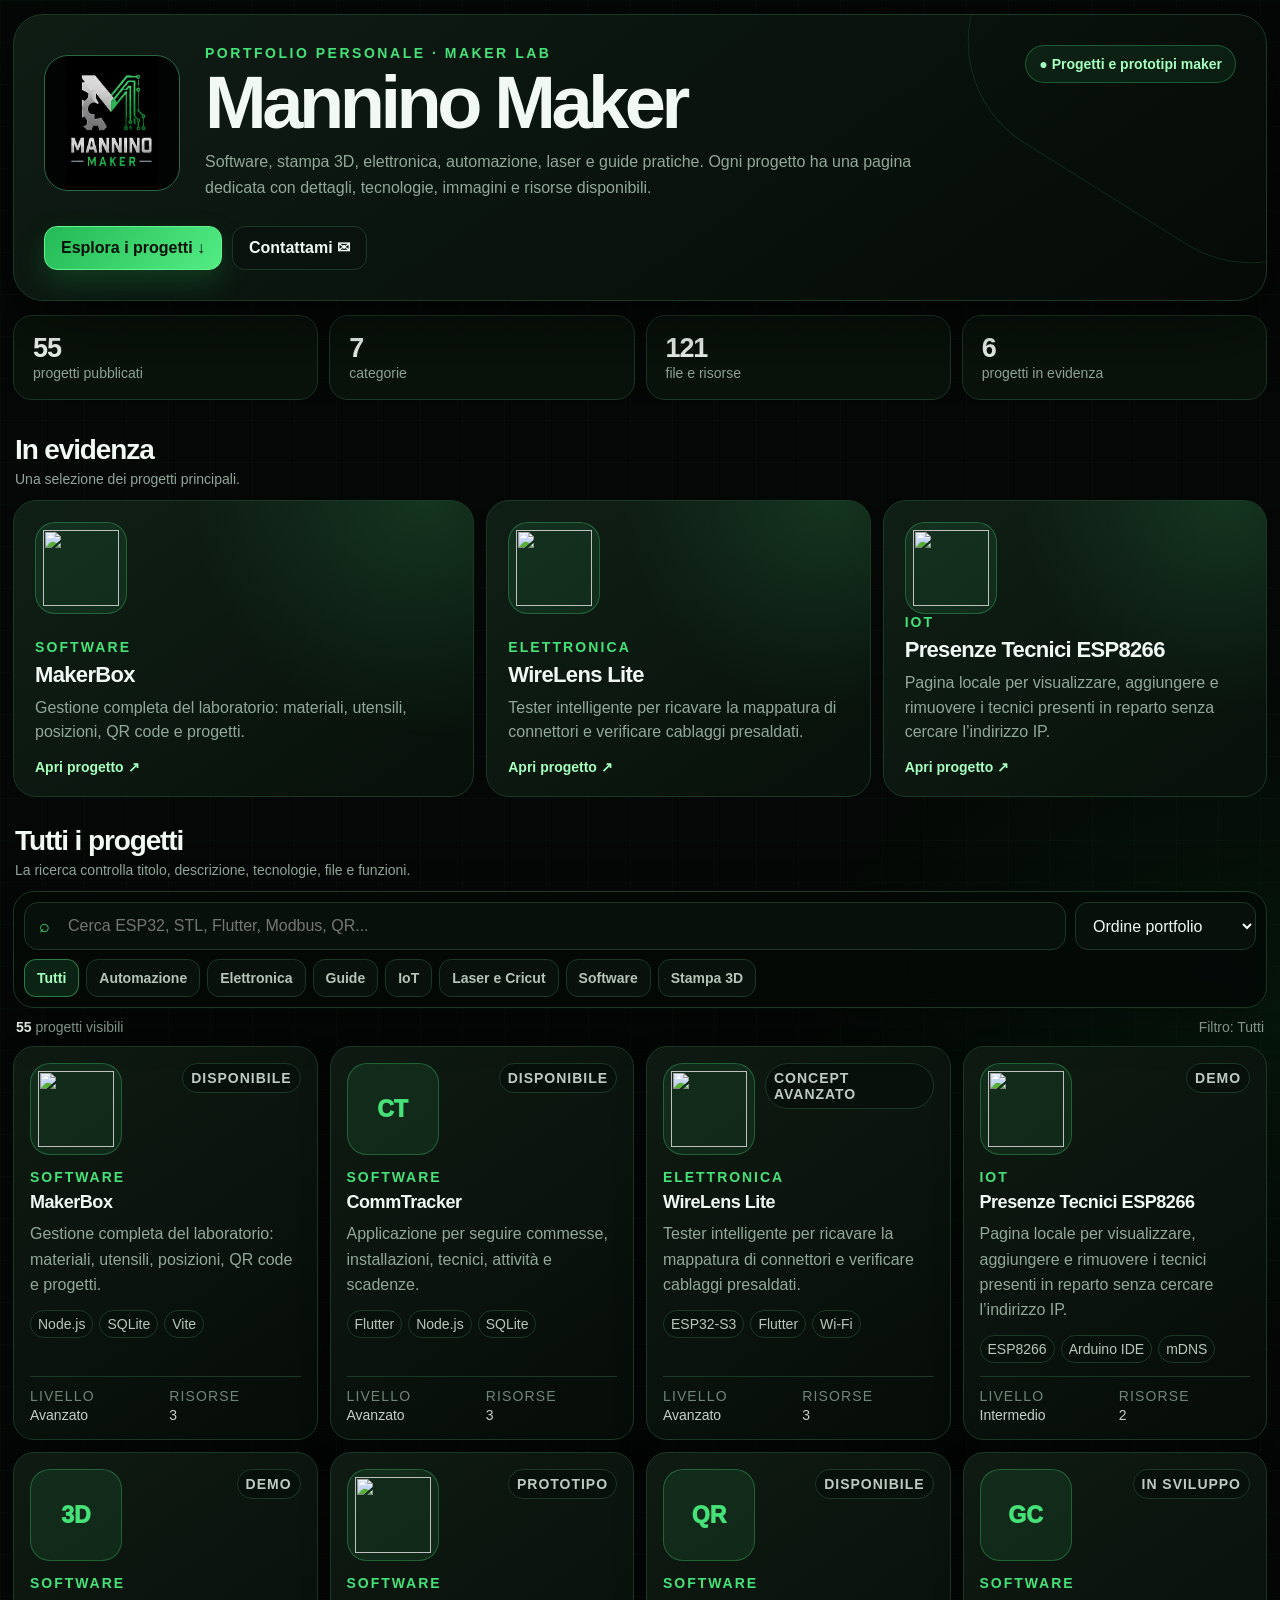
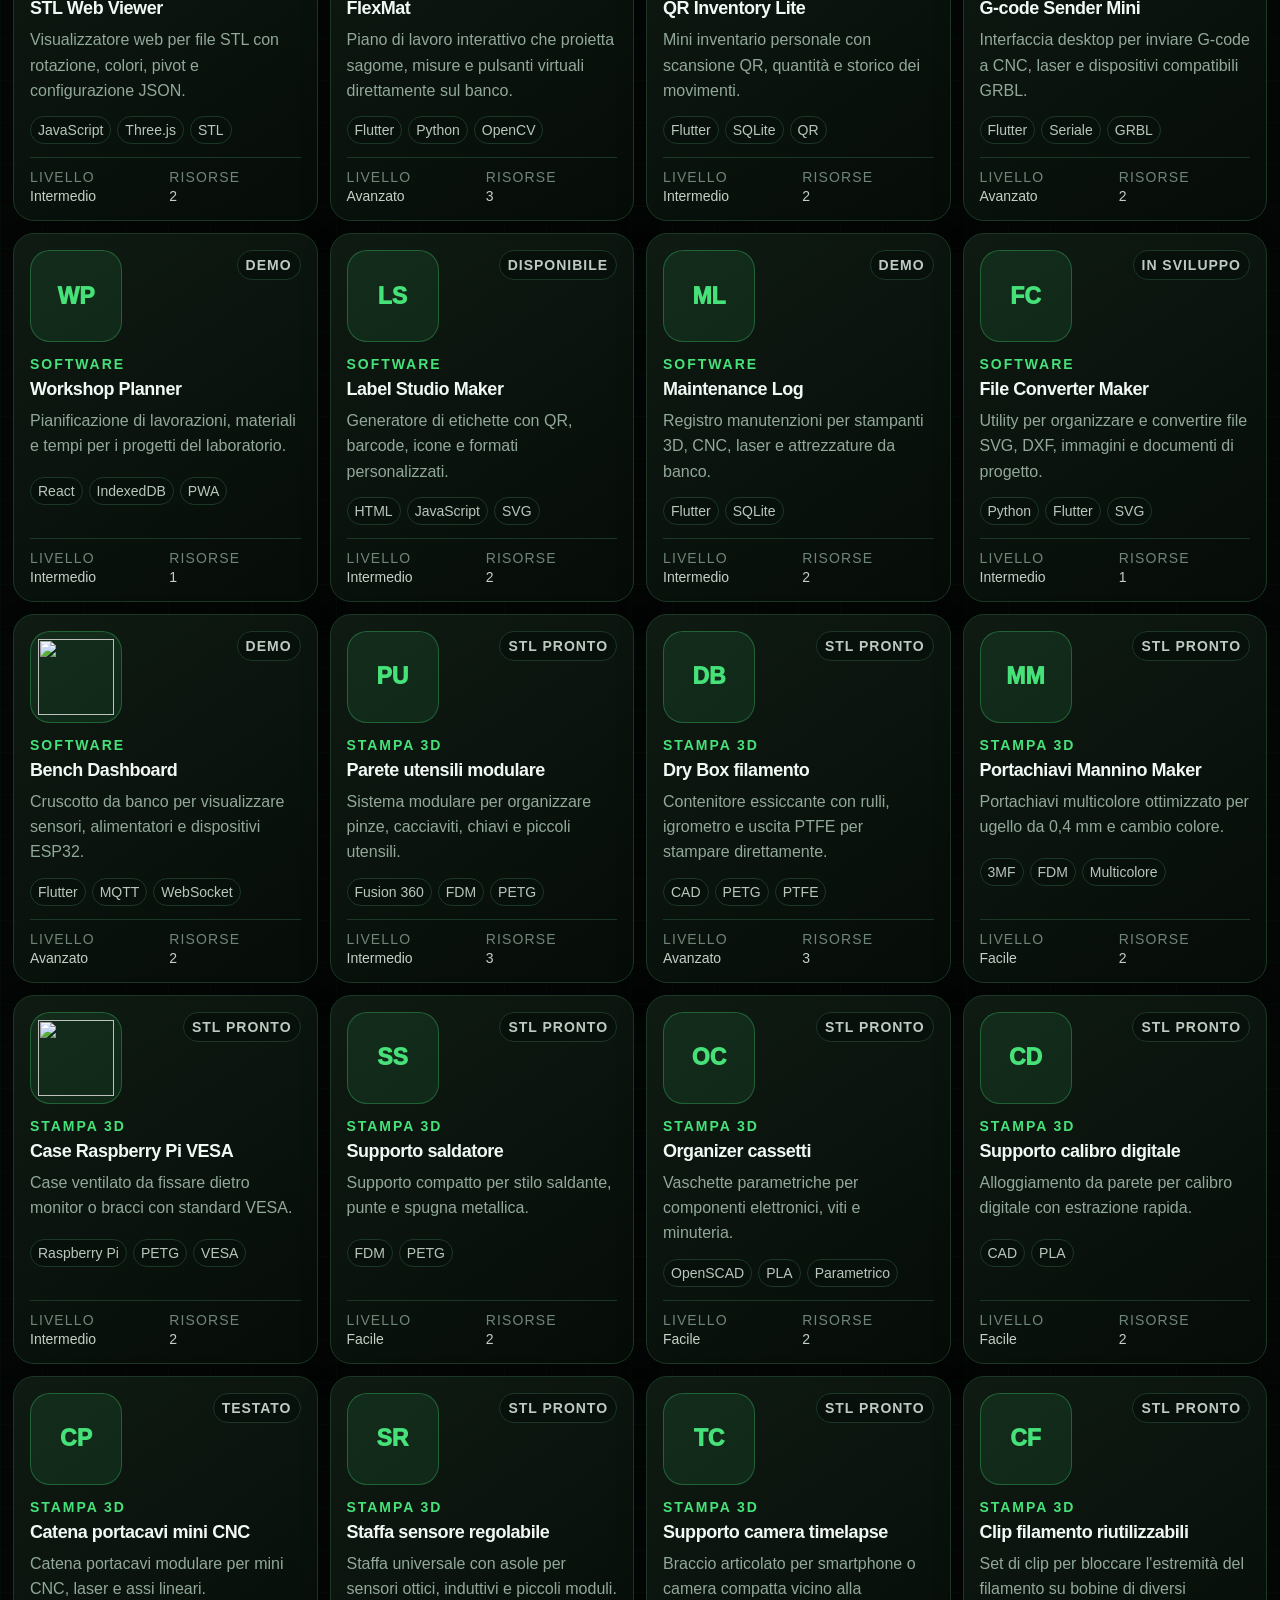
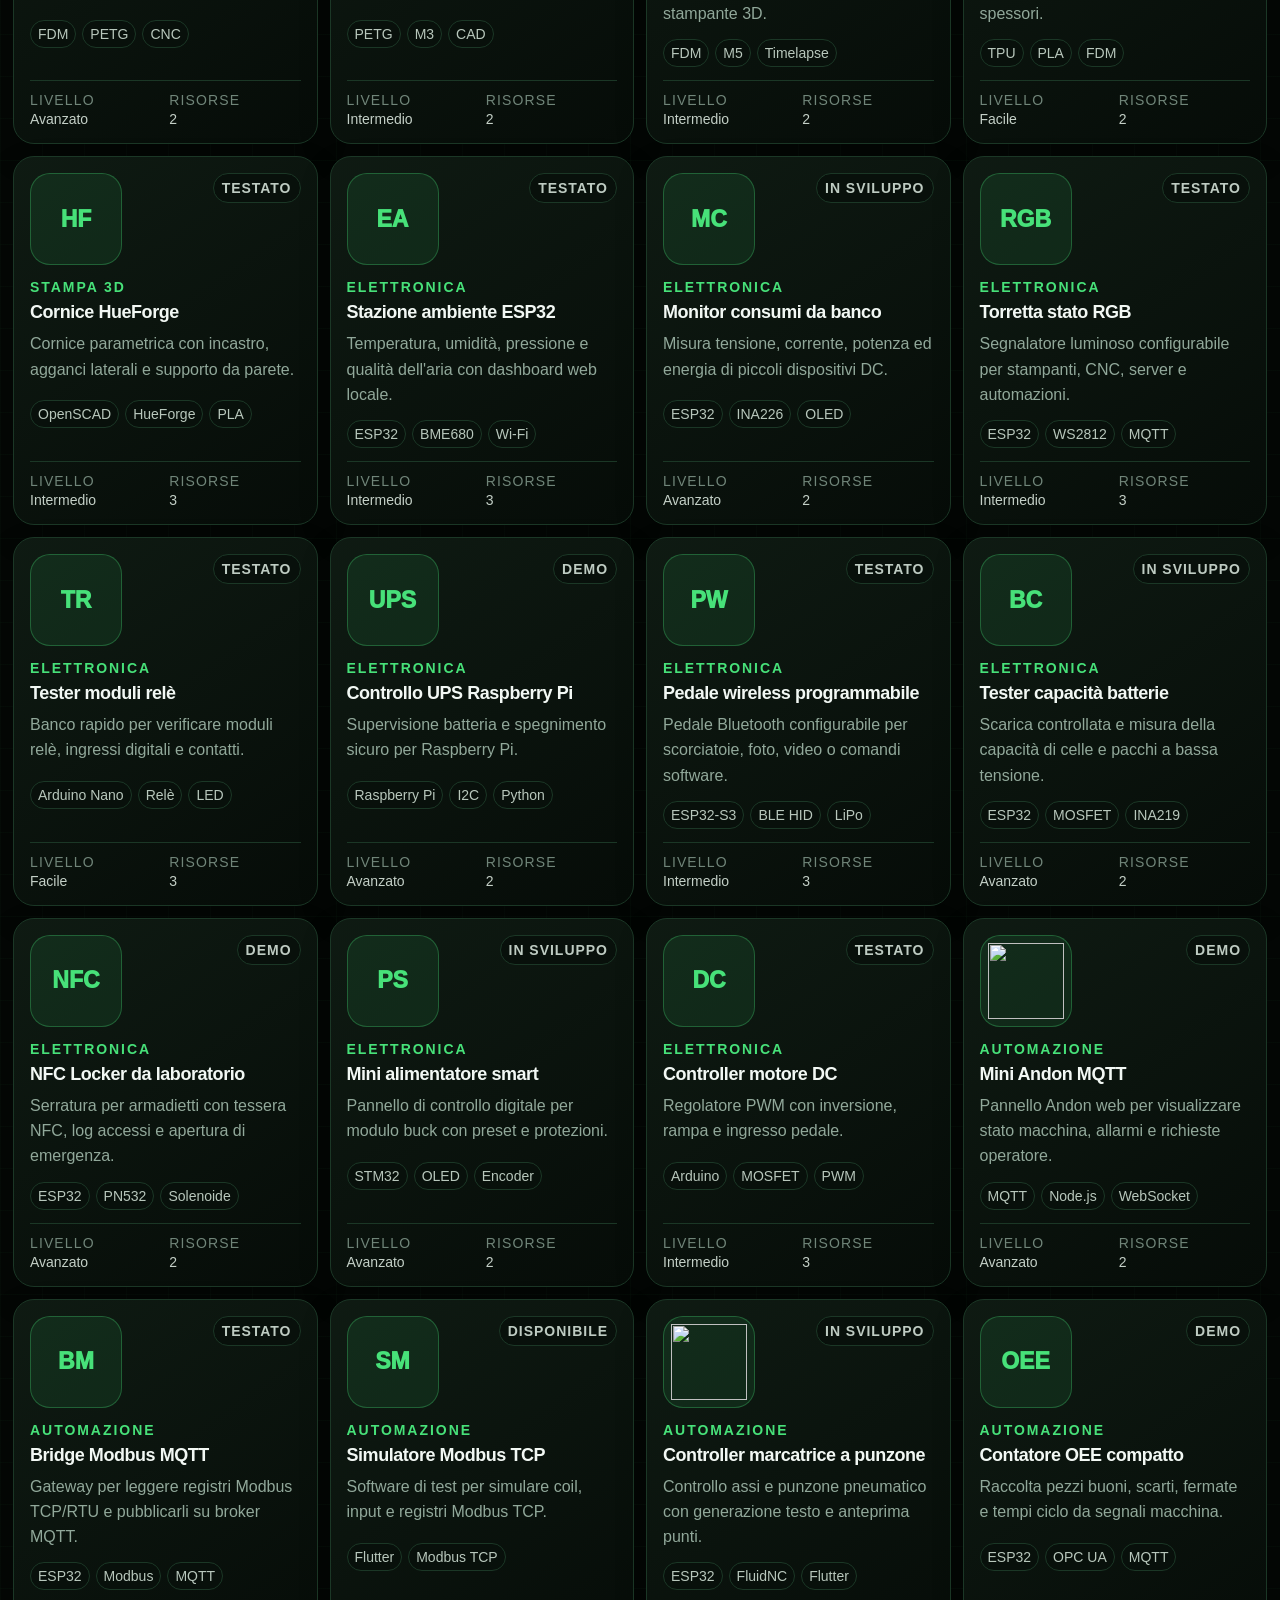
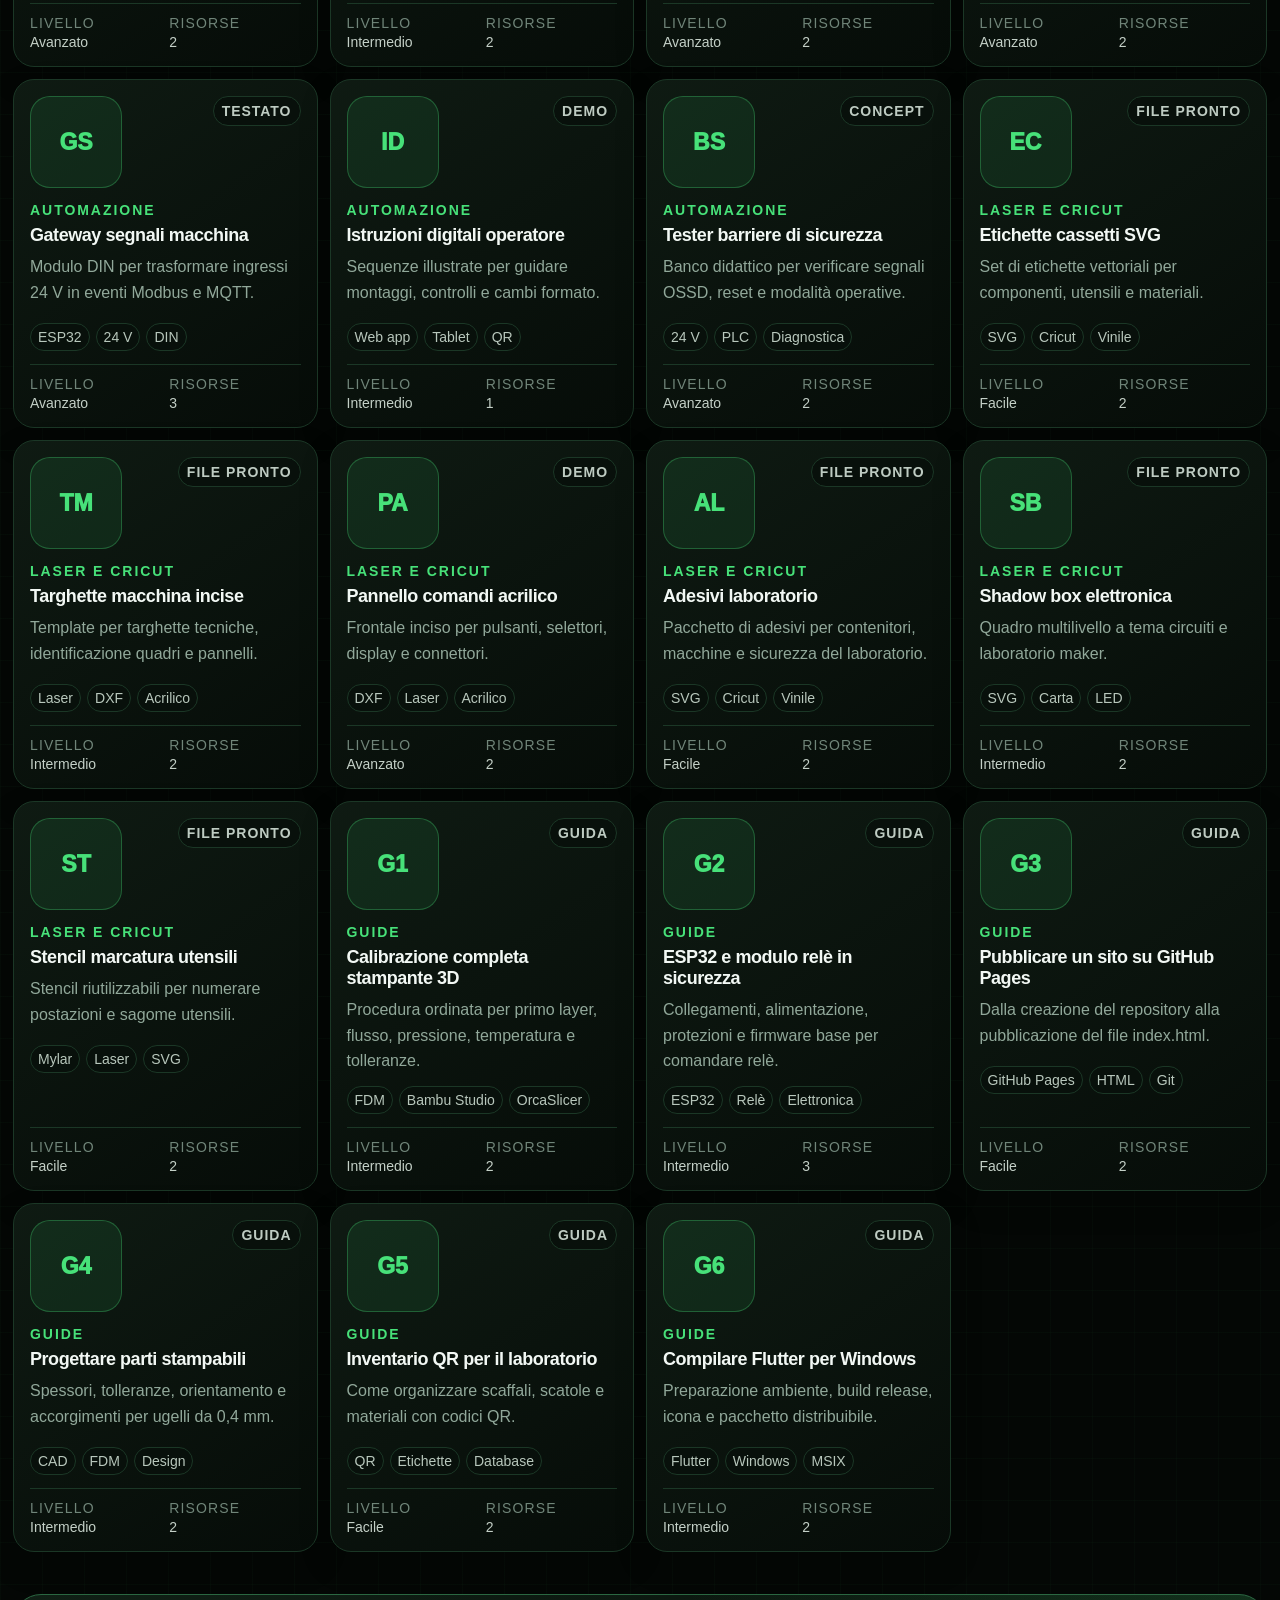
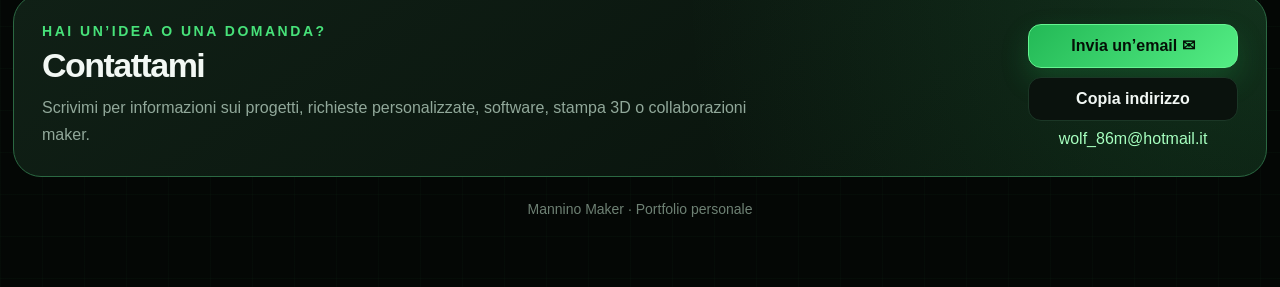
==== index.html @ e9bf9368 "Add files via upload" ====
<!doctype html>
<html lang="it"><head><meta charset="utf-8"><meta name="viewport" content="width=device-width,initial-scale=1,viewport-fit=cover"><meta name="theme-color" content="#061009"><title>Mannino Maker — Portfolio</title><meta name="description" content="Portfolio personale di software, stampa 3D, elettronica e automazione."><link rel="icon" href="logo_mannino_maker.png"><link rel="stylesheet" href="styles.css"></head>
<body><main class="container"><header class="hero"><div class="hero-main"><img class="logo" src="logo_mannino_maker.png" alt="Logo Mannino Maker"><div><div class="eyebrow">Portfolio personale · maker lab</div><h1>Mannino Maker</h1><p class="hero-copy">Software, stampa 3D, elettronica, automazione, laser e guide pratiche. Ogni progetto ha una pagina dedicata con dettagli, tecnologie, immagini e risorse disponibili.</p></div><div class="badge">● Progetti e prototipi maker</div></div><div class="hero-actions"><a class="button primary" href="#progetti">Esplora i progetti ↓</a><a class="button" href="#contatti">Contattami ✉</a></div></header>
<section class="stats"><div class="stat"><strong id="statProjects">0</strong><span>progetti pubblicati</span></div><div class="stat"><strong id="statCategories">0</strong><span>categorie</span></div><div class="stat"><strong id="statResources">0</strong><span>file e risorse</span></div><div class="stat"><strong id="statFeatured">0</strong><span>progetti in evidenza</span></div></section>
<div class="section-title"><div><h2>In evidenza</h2><p>Una selezione dei progetti principali.</p></div></div><section id="featuredGrid" class="featured-grid"></section>
<section id="progetti"><div class="section-title"><div><h2>Tutti i progetti</h2><p>La ricerca controlla titolo, descrizione, tecnologie, file e funzioni.</p></div></div><div class="tools"><div class="tools-top"><label class="search-wrap"><span class="search-symbol">⌕</span><input id="projectSearch" type="search" placeholder="Cerca ESP32, STL, Flutter, Modbus, QR..." autocomplete="off"><button id="clearSearch" class="clear-search" type="button" aria-label="Cancella ricerca">×</button></label><select id="projectSort" class="sort" aria-label="Ordina progetti"><option value="order">Ordine portfolio</option><option value="az">Titolo A–Z</option><option value="category">Categoria</option><option value="newest">Più recenti</option></select></div><div id="filters" class="filters"></div></div><div class="results-line"><span id="resultCount"><b>0</b> progetti visibili</span><span id="currentFilter">Filtro: Tutti</span></div><div id="projectGrid" class="projects"></div><div id="emptyState" class="empty"><h3>Nessun progetto trovato</h3><p>Prova un’altra ricerca oppure azzera i filtri.</p><button id="resetAll" class="button" type="button">Azzera tutto</button></div></section>
<section id="contatti" class="contact"><div><div class="eyebrow">Hai un’idea o una domanda?</div><h2>Contattami</h2><p>Scrivimi per informazioni sui progetti, richieste personalizzate, software, stampa 3D o collaborazioni maker.</p></div><div class="contact-actions"><a id="mailLink" class="button primary">Invia un’email ✉</a><button id="copyEmail" class="button" type="button">Copia indirizzo</button><span id="emailText" class="contact-email"></span></div></section><footer class="footer">Mannino Maker · Portfolio personale</footer></main><div id="toast" class="toast" role="status" aria-live="polite"></div><script>window.MM_CONFIG=Object.freeze({contactEmail:"wolf_86m@hotmail.it",githubProfile:""});</script><script src="app.js"></script></body></html>
---- styles.css ----
:root{--bg:#040705;--panel:#0b1510;--panel2:#101e16;--line:#1b3726;--line2:#2b6842;--text:#f2f8f4;--muted:#91a89a;--green:#47e179;--green2:#a6ffbf;--danger:#ff6b78;--warn:#ffcf6b;--shadow:0 24px 70px rgba(0,0,0,.42)}
*{box-sizing:border-box}html{scroll-behavior:smooth}body{margin:0;background:radial-gradient(900px 560px at 5% -5%,rgba(71,225,121,.15),transparent 62%),radial-gradient(700px 500px at 100% 15%,rgba(25,160,72,.10),transparent 68%),linear-gradient(rgba(71,225,121,.025) 1px,transparent 1px),linear-gradient(90deg,rgba(71,225,121,.025) 1px,transparent 1px),var(--bg);background-size:auto,auto,42px 42px,42px 42px;color:var(--text);font-family:Inter,ui-sans-serif,-apple-system,BlinkMacSystemFont,"Segoe UI",Arial,sans-serif;min-height:100vh}button,input,select,textarea{font:inherit}button{color:inherit}a{color:inherit;text-decoration:none}.hidden{display:none!important}.container{width:min(1280px,calc(100% - 26px));margin:14px auto 70px}.hero{border:1px solid var(--line);border-radius:30px;padding:30px;background:linear-gradient(145deg,rgba(15,29,21,.97),rgba(5,10,7,.98));box-shadow:var(--shadow);overflow:hidden;position:relative}.hero:after{content:"";position:absolute;right:-170px;top:-220px;width:430px;height:430px;border-radius:120px;border:1px solid rgba(71,225,121,.13);transform:rotate(32deg)}.hero-main{display:grid;grid-template-columns:136px 1fr auto;gap:25px;align-items:center;position:relative;z-index:1}.logo{width:136px;height:136px;object-fit:contain;border-radius:24px;border:1px solid var(--line2);background:#020403}.eyebrow{font-size:14px;font-weight:900;letter-spacing:.18em;text-transform:uppercase;color:var(--green)}h1{font-size:clamp(40px,7vw,74px);line-height:.92;letter-spacing:-.06em;margin:8px 0 12px}.hero-copy{color:var(--muted);max-width:750px;line-height:1.65;margin:0}.badge{align-self:start;white-space:nowrap;border:1px solid rgba(71,225,121,.3);background:rgba(71,225,121,.08);border-radius:999px;padding:10px 13px;color:var(--green2);font-size:14px;font-weight:850}.hero-actions,.actions{display:flex;flex-wrap:wrap;gap:10px}.hero-actions{margin-top:24px;position:relative;z-index:1}.button{display:inline-flex;align-items:center;justify-content:center;min-height:44px;padding:0 16px;border-radius:13px;border:1px solid var(--line);background:#0a120d;font-size:16px;font-weight:850;cursor:pointer;transition:.2s}.button:hover{transform:translateY(-2px);border-color:var(--line2)}.button.primary{background:linear-gradient(135deg,#23b956,#54ed84);color:#041006;border-color:#65f591;box-shadow:0 12px 28px rgba(35,185,86,.22)}.button.danger{background:rgba(255,107,120,.1);border-color:rgba(255,107,120,.35);color:#ffc4ca}.button.ghost{background:transparent}.stats{display:grid;grid-template-columns:repeat(4,1fr);gap:11px;margin:14px 0 34px}.stat{border:1px solid var(--line);border-radius:19px;background:rgba(10,19,13,.9);padding:17px 19px}.stat strong{display:block;font-size:27px;letter-spacing:-.04em}.stat span{font-size:14px;color:var(--muted)}.section-title{display:flex;justify-content:space-between;align-items:end;gap:18px;margin:28px 2px 13px}.section-title h2{margin:0;font-size:28px;letter-spacing:-.04em}.section-title p{margin:5px 0 0;color:var(--muted);font-size:14px}.featured-grid{display:grid;grid-template-columns:1.2fr 1fr 1fr;gap:12px}.featured-card{min-height:245px;text-align:left;border:1px solid var(--line);border-radius:23px;padding:21px;background:radial-gradient(circle at 90% 0,rgba(71,225,121,.14),transparent 46%),linear-gradient(145deg,#101f16,#07100a);cursor:pointer;display:flex;flex-direction:column;align-items:flex-start;transition:.22s}.featured-card:first-child{min-height:290px}.featured-card:hover{transform:translateY(-4px);border-color:var(--line2)}.featured-icon,.project-icon,.modal-icon{display:grid;place-items:center;background:rgba(71,225,121,.09);border:1px solid rgba(71,225,121,.3);color:var(--green);font-weight:950}.featured-icon{width:92px;height:92px;border-radius:20px;font-size:23px;overflow:hidden}.featured-category{margin-top:auto;color:var(--green);font-size:14px;font-weight:900;letter-spacing:.15em;text-transform:uppercase}.featured-card strong{font-size:22px;margin:7px 0 8px;letter-spacing:-.03em}.featured-card small{color:var(--muted);font-size:16px;line-height:1.55}.featured-action{margin-top:14px;color:var(--green2);font-size:14px;font-weight:850}.tools{position:sticky;top:8px;z-index:30;border:1px solid var(--line);border-radius:21px;padding:10px;background:rgba(4,9,6,.91);backdrop-filter:blur(16px);box-shadow:0 15px 45px rgba(0,0,0,.3)}.tools-top{display:grid;grid-template-columns:1fr auto;gap:9px}.search-wrap{position:relative}.search-wrap input{width:100%;height:48px;border:1px solid var(--line);border-radius:14px;background:#08100b;color:var(--text);outline:none;padding:0 45px 0 43px}.search-wrap input:focus,.field input:focus,.field textarea:focus,.field select:focus{border-color:var(--green);box-shadow:0 0 0 4px rgba(71,225,121,.08)}.search-symbol{position:absolute;left:15px;top:50%;transform:translateY(-50%);color:var(--green);font-size:18px}.clear-search{position:absolute;right:8px;top:8px;width:32px;height:32px;border:0;border-radius:9px;background:transparent;color:var(--muted);cursor:pointer;display:none}.sort,.field input,.field textarea,.field select{border:1px solid var(--line);border-radius:13px;background:#08100b;color:var(--text);outline:none}.sort{height:48px;padding:0 36px 0 13px}.filters{display:flex;gap:7px;overflow:auto;margin-top:9px;scrollbar-width:none}.filters::-webkit-scrollbar{display:none}.filter{height:38px;white-space:nowrap;padding:0 12px;border:1px solid var(--line);border-radius:12px;background:#09110c;color:#b4c4b8;cursor:pointer;font-size:14px;font-weight:850}.filter.active{background:rgba(71,225,121,.13);border-color:rgba(71,225,121,.48);color:var(--green2)}.results-line{display:flex;justify-content:space-between;gap:12px;color:var(--muted);font-size:14px;margin:11px 3px}.results-line b{color:var(--text)}.projects{display:grid;grid-template-columns:repeat(4,minmax(0,1fr));gap:12px}.project-card{min-width:0;border:1px solid var(--line);border-radius:21px;background:linear-gradient(145deg,rgba(15,27,19,.98),rgba(6,12,8,.98));padding:16px;display:flex;flex-direction:column;transition:.22s;box-shadow:0 13px 32px rgba(0,0,0,.17);cursor:pointer;color:inherit;text-decoration:none}.project-card:hover{transform:translateY(-5px);border-color:var(--line2);box-shadow:0 22px 50px rgba(0,0,0,.28)}.project-card:focus-visible{outline:3px solid var(--green);outline-offset:3px;border-color:var(--green)}.card-head{display:flex;justify-content:space-between;align-items:start;gap:10px;margin-bottom:14px}.project-icon{width:92px;height:92px;border-radius:20px;font-size:23px;overflow:hidden;flex:0 0 auto}.project-icon img,.featured-icon img,.modal-icon img{width:100%;height:100%;object-fit:contain;padding:7px}.status{border:1px solid var(--line);border-radius:999px;padding:6px 8px;background:#08100b;color:#becbc2;font-size:14px;font-weight:900;text-transform:uppercase;letter-spacing:.07em}.category{color:var(--green);font-size:14px;font-weight:900;letter-spacing:.14em;text-transform:uppercase}.project-card h3{margin:7px 0 8px;font-size:18px;letter-spacing:-.025em}.project-card>p{margin:0;color:var(--muted);font-size:16px;line-height:1.58;min-height:56px}.chips{display:flex;flex-wrap:wrap;gap:6px;margin:13px 0}.chips span{border:1px solid var(--line);border-radius:999px;padding:5px 7px;background:#08100b;color:#b8c7bc;font-size:14px}.card-info{display:grid;grid-template-columns:1fr 1fr;gap:8px;border-top:1px solid var(--line);padding-top:11px;margin-top:auto}.card-info span{font-size:14px;color:#c4d0c7}.card-info small{display:block;color:#708579;font-size:14px;text-transform:uppercase;letter-spacing:.08em;margin-bottom:3px}.empty{display:none;text-align:center;border:1px dashed var(--line2);border-radius:23px;padding:50px 20px;color:var(--muted)}.contact{margin-top:42px;border:1px solid var(--line2);border-radius:28px;padding:28px;background:radial-gradient(circle at 100% 0,rgba(71,225,121,.15),transparent 46%),linear-gradient(145deg,#102016,#07100a);display:grid;grid-template-columns:1fr auto;gap:22px;align-items:center}.contact h2{margin:7px 0 10px;font-size:34px;letter-spacing:-.045em}.contact p{margin:0;color:var(--muted);line-height:1.65;max-width:720px}.contact-actions{display:flex;flex-direction:column;gap:9px;min-width:210px}.contact-email{color:var(--green2);font-size:16px;text-align:center}.footer{text-align:center;color:#6e8174;font-size:14px;padding:24px 0 0}.modal{position:fixed;inset:0;z-index:100;display:none;place-items:center;padding:16px;background:rgba(0,0,0,.76);backdrop-filter:blur(10px)}.modal.open{display:grid}.modal-card{width:min(760px,100%);max-height:90vh;overflow:auto;border:1px solid var(--line2);border-radius:26px;background:linear-gradient(145deg,#102016,#07100a);box-shadow:var(--shadow)}.modal-topbar{display:flex;justify-content:flex-end;padding:13px 13px 0}.modal-close{width:40px;height:40px;border:1px solid var(--line);border-radius:12px;background:#09120c;font-size:20px;cursor:pointer}.modal-content{padding:4px 23px 23px}.modal-hero{display:flex;gap:14px;align-items:center;padding-bottom:18px;border-bottom:1px solid var(--line)}.modal-icon{width:64px;height:64px;border-radius:18px;font-size:20px}.modal-category{color:var(--green);font-size:14px;text-transform:uppercase;letter-spacing:.14em;font-weight:900}.modal h2{margin:5px 0 0;font-size:27px;letter-spacing:-.035em}.modal-description{color:var(--muted);line-height:1.7;font-size:13px;margin:18px 0}.detail-columns{display:grid;grid-template-columns:1fr 1fr;gap:12px}.detail-panel{border:1px solid var(--line);border-radius:17px;background:#09120c;padding:15px}.detail-panel.full{margin-top:12px}.detail-panel h4{color:var(--green2);margin:0 0 11px;font-size:16px}.detail-panel ul{margin:0;padding-left:18px;color:#c2cec6;font-size:16px;line-height:1.8}.detail-panel dl{margin:0}.detail-panel dl div{display:flex;justify-content:space-between;gap:10px;padding:7px 0;border-bottom:1px solid rgba(29,56,39,.7);font-size:14px}.detail-panel dl div:last-child{border-bottom:0}.detail-panel dt{color:#718779}.detail-panel dd{margin:0;color:#d3ded6;text-align:right}.modal-tags{display:flex;flex-wrap:wrap;gap:7px}.modal-tags span{border:1px solid var(--line);border-radius:999px;padding:7px 9px;color:#c3d0c7;font-size:14px}.modal-actions{display:flex;gap:9px;flex-wrap:wrap;margin-top:16px}.toast{position:fixed;left:50%;bottom:22px;z-index:120;transform:translate(-50%,20px);opacity:0;pointer-events:none;border:1px solid var(--line2);border-radius:13px;background:#102016;color:var(--text);padding:12px 16px;box-shadow:var(--shadow);font-size:16px;transition:.25s}.toast.show{opacity:1;transform:translate(-50%,0)}.source-note{margin:10px 2px 0;color:#68806f;font-size:14px}.source-note.warn{color:var(--warn)}

/* Collegamenti delle schede progetto */
.featured-card{color:inherit;text-decoration:none}
.source-note code{color:var(--green2);font-family:ui-monospace,SFMono-Regular,Consolas,monospace}

/* Pagina progetto generata dal singolo file in _projects */
.project-page{padding-bottom:34px}
.project-nav{display:flex;align-items:center;justify-content:space-between;gap:18px;margin-bottom:14px;border:1px solid var(--line);border-radius:20px;background:rgba(9,18,12,.92);padding:12px 14px;backdrop-filter:blur(14px)}
.brand-link{display:flex;align-items:center;gap:11px;color:var(--text);text-decoration:none}
.brand-link img{width:54px;height:54px;object-fit:contain;border:1px solid var(--line2);border-radius:14px;background:#020403}
.brand-link strong,.brand-link small{display:block}.brand-link small{margin-top:3px;color:var(--muted);font-size:14px}
.project-detail-hero{border:1px solid var(--line2);border-radius:28px;background:radial-gradient(circle at 100% 0,rgba(71,225,121,.17),transparent 42%),linear-gradient(145deg,#102016,#07100a);padding:34px;display:grid;grid-template-columns:minmax(0,1fr) 250px;gap:30px;align-items:center;box-shadow:var(--shadow)}
.project-detail-copy h1{font-size:clamp(42px,7vw,78px);margin:8px 0 15px;line-height:.96;letter-spacing:-.06em}.project-detail-copy>p{max-width:760px;color:var(--muted);font-size:15px;line-height:1.75;margin:0}
.project-hero-chips{margin-top:20px}.project-detail-visual{width:250px;aspect-ratio:1;border:1px solid var(--line2);border-radius:28px;background:#050b07;display:grid;place-items:center;overflow:hidden;box-shadow:inset 0 0 60px rgba(71,225,121,.08)}
.project-detail-visual img{width:100%;height:100%;object-fit:contain;padding:14px}.project-detail-visual span{font-size:52px;font-weight:950;color:var(--green);letter-spacing:-.08em}
.project-meta-grid{display:grid;grid-template-columns:repeat(4,1fr);gap:10px;margin:13px 0}.project-meta-grid article{border:1px solid var(--line);border-radius:17px;background:#09120c;padding:14px}.project-meta-grid small{display:block;color:#718779;font-size:14px;text-transform:uppercase;letter-spacing:.1em;margin-bottom:6px}.project-meta-grid strong{font-size:14px}
.project-detail-grid{display:grid;grid-template-columns:minmax(0,1.6fr) minmax(280px,.7fr);gap:14px;align-items:start}.project-content{border:1px solid var(--line);border-radius:23px;background:linear-gradient(145deg,rgba(15,27,19,.98),rgba(6,12,8,.98));padding:27px;min-height:380px}.project-sidebar{display:flex;flex-direction:column;gap:12px;position:sticky;top:12px}.project-sidebar .detail-panel{margin:0}.project-sidebar .detail-panel h2{color:var(--green2);margin:0 0 12px;font-size:13px}.project-links{display:flex;flex-direction:column;gap:8px}.project-links h2{margin-bottom:4px!important}.project-links .button{width:100%;justify-content:center}.project-button{width:100%;min-height:52px;font-size:16px;letter-spacing:.08em;text-transform:uppercase}.project-button.disabled{opacity:.42;cursor:not-allowed;box-shadow:none;pointer-events:none;filter:grayscale(.35)}
.prose{color:#c7d2ca;font-size:13px;line-height:1.8}.prose h2,.prose h3{color:var(--text);letter-spacing:-.035em}.prose h2{font-size:25px;margin:0 0 13px}.prose h2:not(:first-child){margin-top:28px}.prose h3{font-size:18px;margin-top:24px}.prose p{margin:0 0 15px}.prose ul,.prose ol{padding-left:21px}.prose li{margin:6px 0}.prose a{color:var(--green2)}.prose img{max-width:100%;border:1px solid var(--line);border-radius:18px;margin:10px 0}.prose pre{overflow:auto;border:1px solid var(--line);border-radius:15px;background:#050a07;padding:14px}.prose code{font-family:ui-monospace,SFMono-Regular,Consolas,monospace;color:var(--green2)}
.project-gallery-section{margin-top:32px}.project-gallery{display:grid;grid-template-columns:repeat(3,1fr);gap:12px}.project-gallery figure{margin:0;border:1px solid var(--line);border-radius:19px;background:#09120c;overflow:hidden}.project-gallery img{width:100%;aspect-ratio:16/10;display:block;object-fit:contain;background:#050b07;padding:8px}.project-gallery figcaption{padding:10px 12px;color:var(--muted);font-size:14px}.project-contact{margin-top:28px}

@media(max-width:1050px){.projects{grid-template-columns:repeat(3,1fr)}.featured-grid{grid-template-columns:1fr 1fr}.featured-card:first-child{grid-column:1/-1;min-height:240px}.project-detail-grid{grid-template-columns:1fr}.project-sidebar{position:static;display:grid;grid-template-columns:repeat(3,1fr)}.project-gallery{grid-template-columns:1fr 1fr}}
@media(max-width:760px){.container{width:calc(100% - 18px);margin-top:9px}.hero{padding:21px;border-radius:24px}.hero-main{grid-template-columns:82px 1fr;gap:15px}.logo{width:82px;height:82px;border-radius:17px}.badge{grid-column:1/-1;justify-self:start}h1{font-size:42px}.hero-copy{font-size:14px}.stats{grid-template-columns:1fr 1fr}.featured-grid{grid-template-columns:1fr}.featured-card:first-child{grid-column:auto}.tools-top{grid-template-columns:1fr}.sort{width:100%}.projects{grid-template-columns:repeat(2,1fr)}.contact{grid-template-columns:1fr}.contact-actions{min-width:0;flex-direction:row;flex-wrap:wrap}.project-nav{align-items:flex-start}.project-detail-hero{grid-template-columns:1fr;padding:24px}.project-detail-visual{width:min(260px,100%);justify-self:center}.project-meta-grid{grid-template-columns:1fr 1fr}.project-sidebar{grid-template-columns:1fr}.project-gallery{grid-template-columns:1fr}}
@media(max-width:520px){.projects{grid-template-columns:1fr}.contact h2{font-size:28px}.stats{gap:8px}.stat{padding:14px}.project-nav{flex-direction:column}.project-nav>.button{width:100%;justify-content:center}.project-detail-copy h1{font-size:43px}.project-detail-hero{padding:20px}.project-content{padding:20px}.project-meta-grid{gap:7px}.project-meta-grid article{padding:12px}.project-detail-visual{border-radius:22px}}

.catalog-error{display:block!important;margin:0}
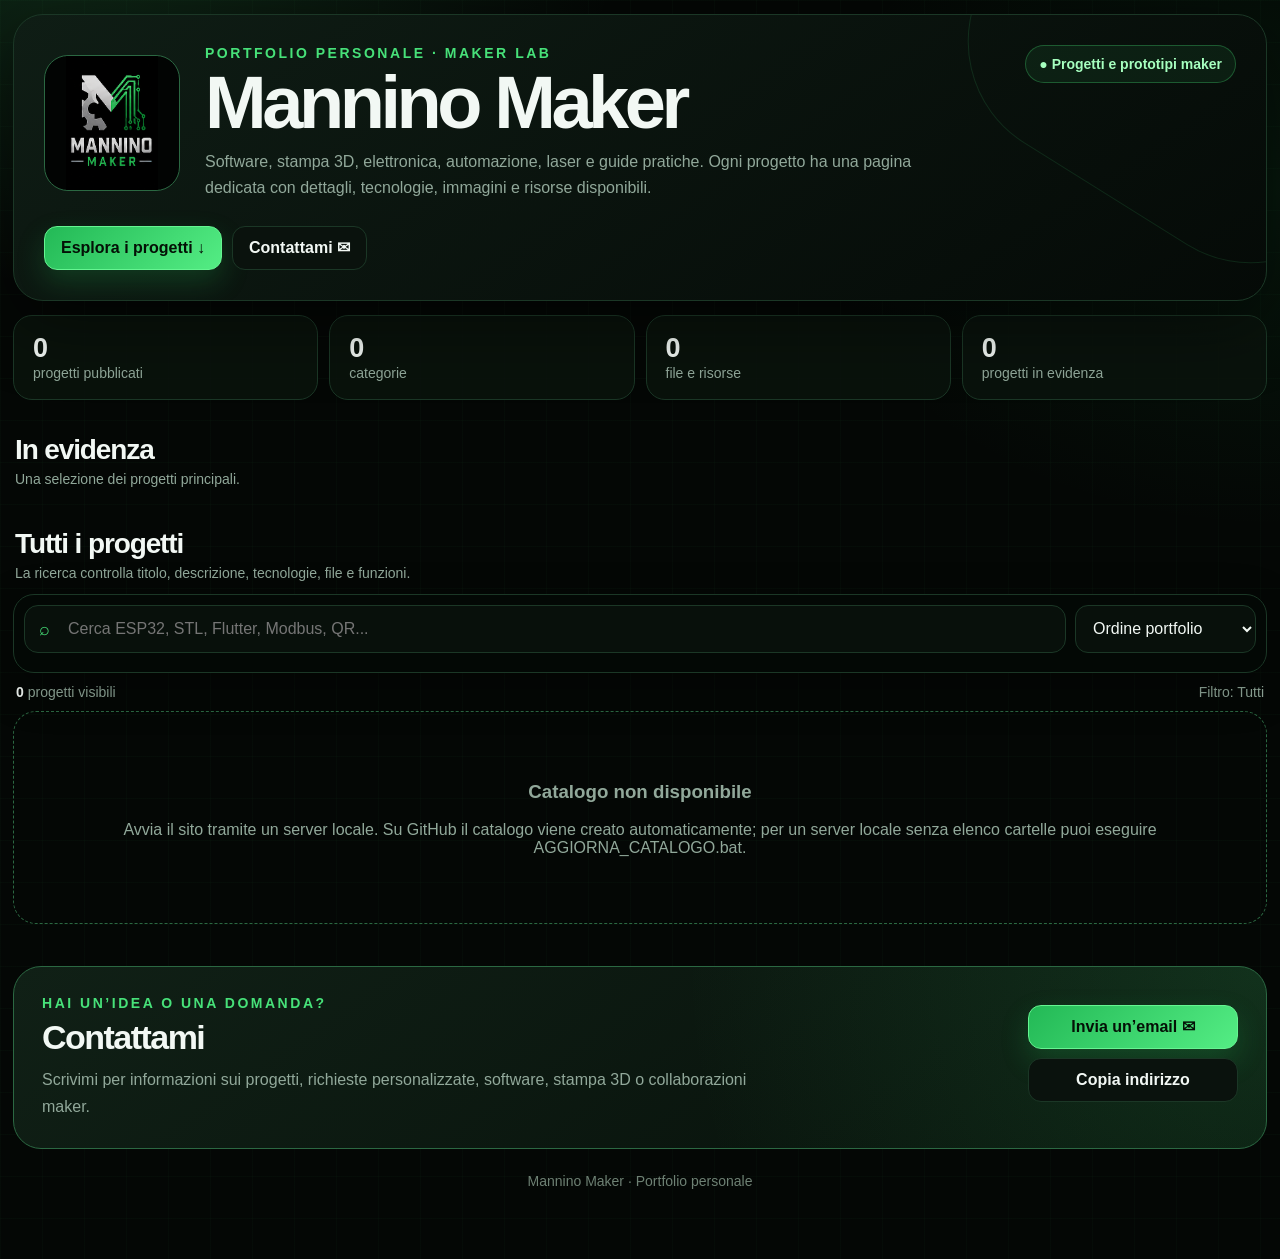
==== commit 8f7c3d1f: "Update index.html" ====
--- a/index.html
+++ b/index.html
@@ -4,4 +4,4 @@
 <section class="stats"><div class="stat"><strong id="statProjects">0</strong><span>progetti pubblicati</span></div><div class="stat"><strong id="statCategories">0</strong><span>categorie</span></div><div class="stat"><strong id="statResources">0</strong><span>file e risorse</span></div><div class="stat"><strong id="statFeatured">0</strong><span>progetti in evidenza</span></div></section>
 <div class="section-title"><div><h2>In evidenza</h2><p>Una selezione dei progetti principali.</p></div></div><section id="featuredGrid" class="featured-grid"></section>
 <section id="progetti"><div class="section-title"><div><h2>Tutti i progetti</h2><p>La ricerca controlla titolo, descrizione, tecnologie, file e funzioni.</p></div></div><div class="tools"><div class="tools-top"><label class="search-wrap"><span class="search-symbol">⌕</span><input id="projectSearch" type="search" placeholder="Cerca ESP32, STL, Flutter, Modbus, QR..." autocomplete="off"><button id="clearSearch" class="clear-search" type="button" aria-label="Cancella ricerca">×</button></label><select id="projectSort" class="sort" aria-label="Ordina progetti"><option value="order">Ordine portfolio</option><option value="az">Titolo A–Z</option><option value="category">Categoria</option><option value="newest">Più recenti</option></select></div><div id="filters" class="filters"></div></div><div class="results-line"><span id="resultCount"><b>0</b> progetti visibili</span><span id="currentFilter">Filtro: Tutti</span></div><div id="projectGrid" class="projects"></div><div id="emptyState" class="empty"><h3>Nessun progetto trovato</h3><p>Prova un’altra ricerca oppure azzera i filtri.</p><button id="resetAll" class="button" type="button">Azzera tutto</button></div></section>
-<section id="contatti" class="contact"><div><div class="eyebrow">Hai un’idea o una domanda?</div><h2>Contattami</h2><p>Scrivimi per informazioni sui progetti, richieste personalizzate, software, stampa 3D o collaborazioni maker.</p></div><div class="contact-actions"><a id="mailLink" class="button primary">Invia un’email ✉</a><button id="copyEmail" class="button" type="button">Copia indirizzo</button><span id="emailText" class="contact-email"></span></div></section><footer class="footer">Mannino Maker · Portfolio personale</footer></main><div id="toast" class="toast" role="status" aria-live="polite"></div><script>window.MM_CONFIG=Object.freeze({contactEmail:"wolf_86m@hotmail.it",githubProfile:""});</script><script src="app.js"></script></body></html>+<section id="contatti" class="contact"><div><div class="eyebrow">Hai un’idea o una domanda?</div><h2>Contattami</h2><p>Scrivimi per informazioni sui progetti, richieste personalizzate, software, stampa 3D o collaborazioni maker.</p></div><div class="contact-actions"><a id="mailLink" class="button primary">Invia un’email ✉</a><button id="copyEmail" class="button" type="button">Copia indirizzo</button><span id="emailText" class="contact-email"></span></div></section><footer class="footer">Mannino Maker · Portfolio personale</footer></main><div id="toast" class="toast" role="status" aria-live="polite"></div><script>window.MM_CONFIG=Object.freeze({contactEmail:"xxx",githubProfile:""});</script><script src="app.js"></script></body></html>
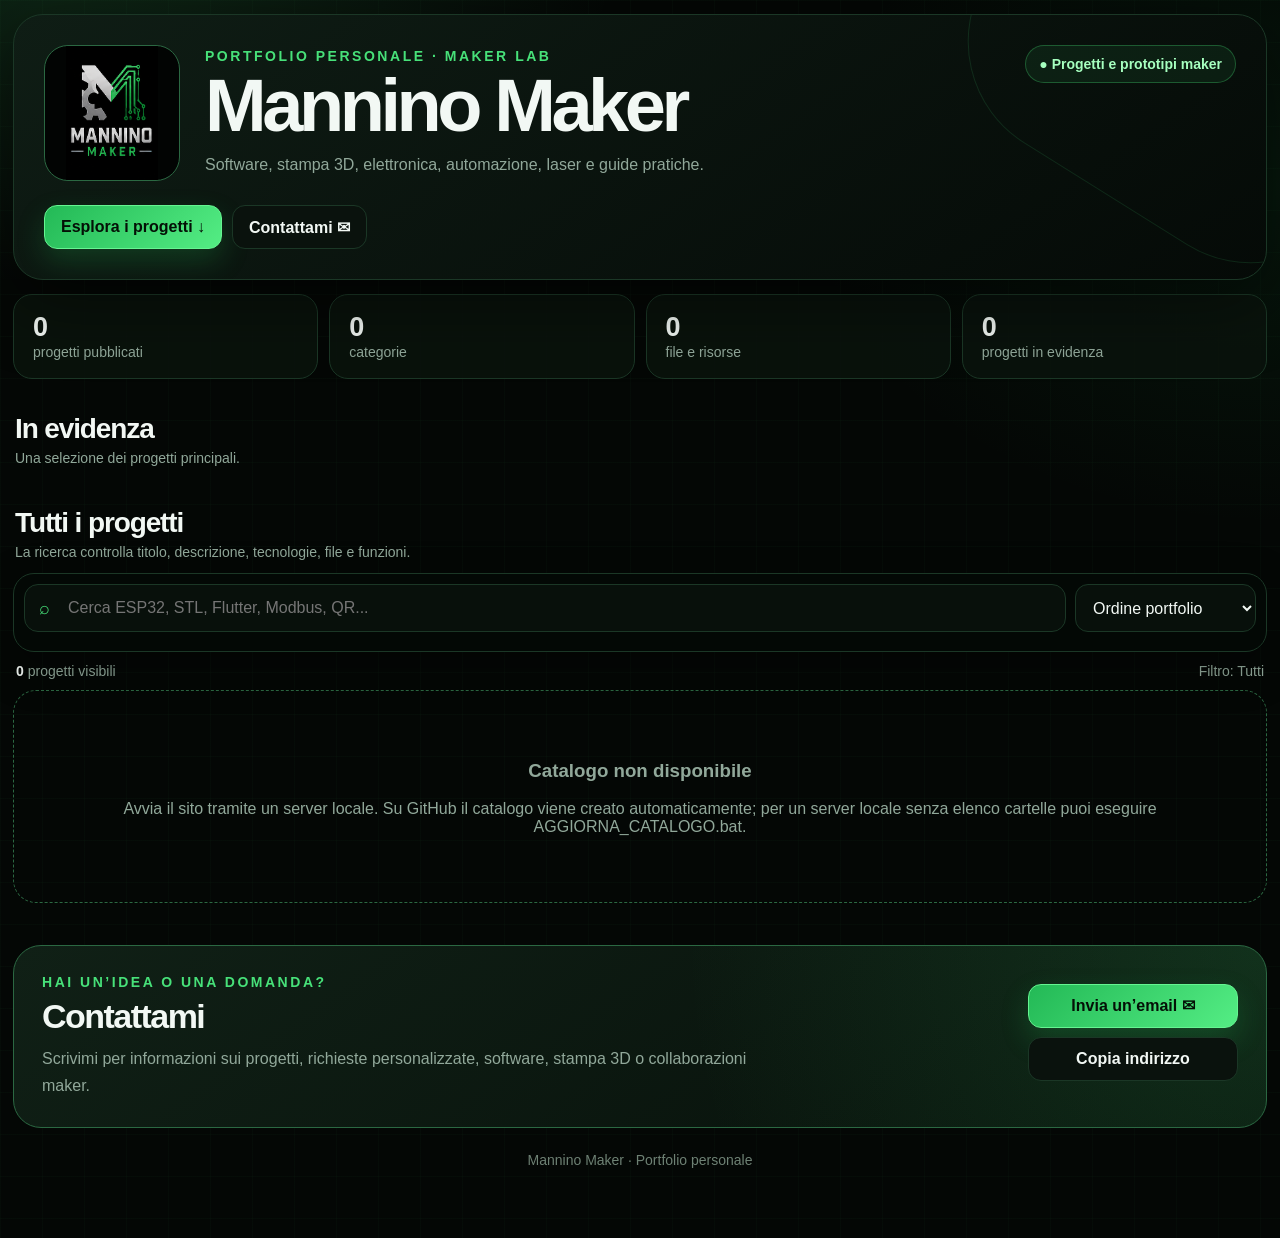
==== commit b01c91c3: "Update index.html" ====
--- a/index.html
+++ b/index.html
@@ -1,7 +1,7 @@
 <!doctype html>
 <html lang="it"><head><meta charset="utf-8"><meta name="viewport" content="width=device-width,initial-scale=1,viewport-fit=cover"><meta name="theme-color" content="#061009"><title>Mannino Maker — Portfolio</title><meta name="description" content="Portfolio personale di software, stampa 3D, elettronica e automazione."><link rel="icon" href="logo_mannino_maker.png"><link rel="stylesheet" href="styles.css"></head>
-<body><main class="container"><header class="hero"><div class="hero-main"><img class="logo" src="logo_mannino_maker.png" alt="Logo Mannino Maker"><div><div class="eyebrow">Portfolio personale · maker lab</div><h1>Mannino Maker</h1><p class="hero-copy">Software, stampa 3D, elettronica, automazione, laser e guide pratiche. Ogni progetto ha una pagina dedicata con dettagli, tecnologie, immagini e risorse disponibili.</p></div><div class="badge">● Progetti e prototipi maker</div></div><div class="hero-actions"><a class="button primary" href="#progetti">Esplora i progetti ↓</a><a class="button" href="#contatti">Contattami ✉</a></div></header>
+<body><main class="container"><header class="hero"><div class="hero-main"><img class="logo" src="logo_mannino_maker.png" alt="Logo Mannino Maker"><div><div class="eyebrow">Portfolio personale · maker lab</div><h1>Mannino Maker</h1><p class="hero-copy">Software, stampa 3D, elettronica, automazione, laser e guide pratiche.</p></div><div class="badge">● Progetti e prototipi maker</div></div><div class="hero-actions"><a class="button primary" href="#progetti">Esplora i progetti ↓</a><a class="button" href="#contatti">Contattami ✉</a></div></header>
 <section class="stats"><div class="stat"><strong id="statProjects">0</strong><span>progetti pubblicati</span></div><div class="stat"><strong id="statCategories">0</strong><span>categorie</span></div><div class="stat"><strong id="statResources">0</strong><span>file e risorse</span></div><div class="stat"><strong id="statFeatured">0</strong><span>progetti in evidenza</span></div></section>
 <div class="section-title"><div><h2>In evidenza</h2><p>Una selezione dei progetti principali.</p></div></div><section id="featuredGrid" class="featured-grid"></section>
 <section id="progetti"><div class="section-title"><div><h2>Tutti i progetti</h2><p>La ricerca controlla titolo, descrizione, tecnologie, file e funzioni.</p></div></div><div class="tools"><div class="tools-top"><label class="search-wrap"><span class="search-symbol">⌕</span><input id="projectSearch" type="search" placeholder="Cerca ESP32, STL, Flutter, Modbus, QR..." autocomplete="off"><button id="clearSearch" class="clear-search" type="button" aria-label="Cancella ricerca">×</button></label><select id="projectSort" class="sort" aria-label="Ordina progetti"><option value="order">Ordine portfolio</option><option value="az">Titolo A–Z</option><option value="category">Categoria</option><option value="newest">Più recenti</option></select></div><div id="filters" class="filters"></div></div><div class="results-line"><span id="resultCount"><b>0</b> progetti visibili</span><span id="currentFilter">Filtro: Tutti</span></div><div id="projectGrid" class="projects"></div><div id="emptyState" class="empty"><h3>Nessun progetto trovato</h3><p>Prova un’altra ricerca oppure azzera i filtri.</p><button id="resetAll" class="button" type="button">Azzera tutto</button></div></section>
-<section id="contatti" class="contact"><div><div class="eyebrow">Hai un’idea o una domanda?</div><h2>Contattami</h2><p>Scrivimi per informazioni sui progetti, richieste personalizzate, software, stampa 3D o collaborazioni maker.</p></div><div class="contact-actions"><a id="mailLink" class="button primary">Invia un’email ✉</a><button id="copyEmail" class="button" type="button">Copia indirizzo</button><span id="emailText" class="contact-email"></span></div></section><footer class="footer">Mannino Maker · Portfolio personale</footer></main><div id="toast" class="toast" role="status" aria-live="polite"></div><script>window.MM_CONFIG=Object.freeze({contactEmail:"xxx",githubProfile:""});</script><script src="app.js"></script></body></html>
+<section id="contatti" class="contact"><div><div class="eyebrow">Hai un’idea o una domanda?</div><h2>Contattami</h2><p>Scrivimi per informazioni sui progetti, richieste personalizzate, software, stampa 3D o collaborazioni maker.</p></div><div class="contact-actions"><a id="mailLink" class="button primary">Invia un’email ✉</a><button id="copyEmail" class="button" type="button">Copia indirizzo</button><span id="emailText" class="contact-email"></span></div></section><footer class="footer">Mannino Maker · Portfolio personale</footer></main><div id="toast" class="toast" role="status" aria-live="polite"></div><script>window.MM_CONFIG=Object.freeze({contactEmail:"g.mannino.info@gmail.com",githubProfile:""});</script><script src="app.js"></script></body></html>
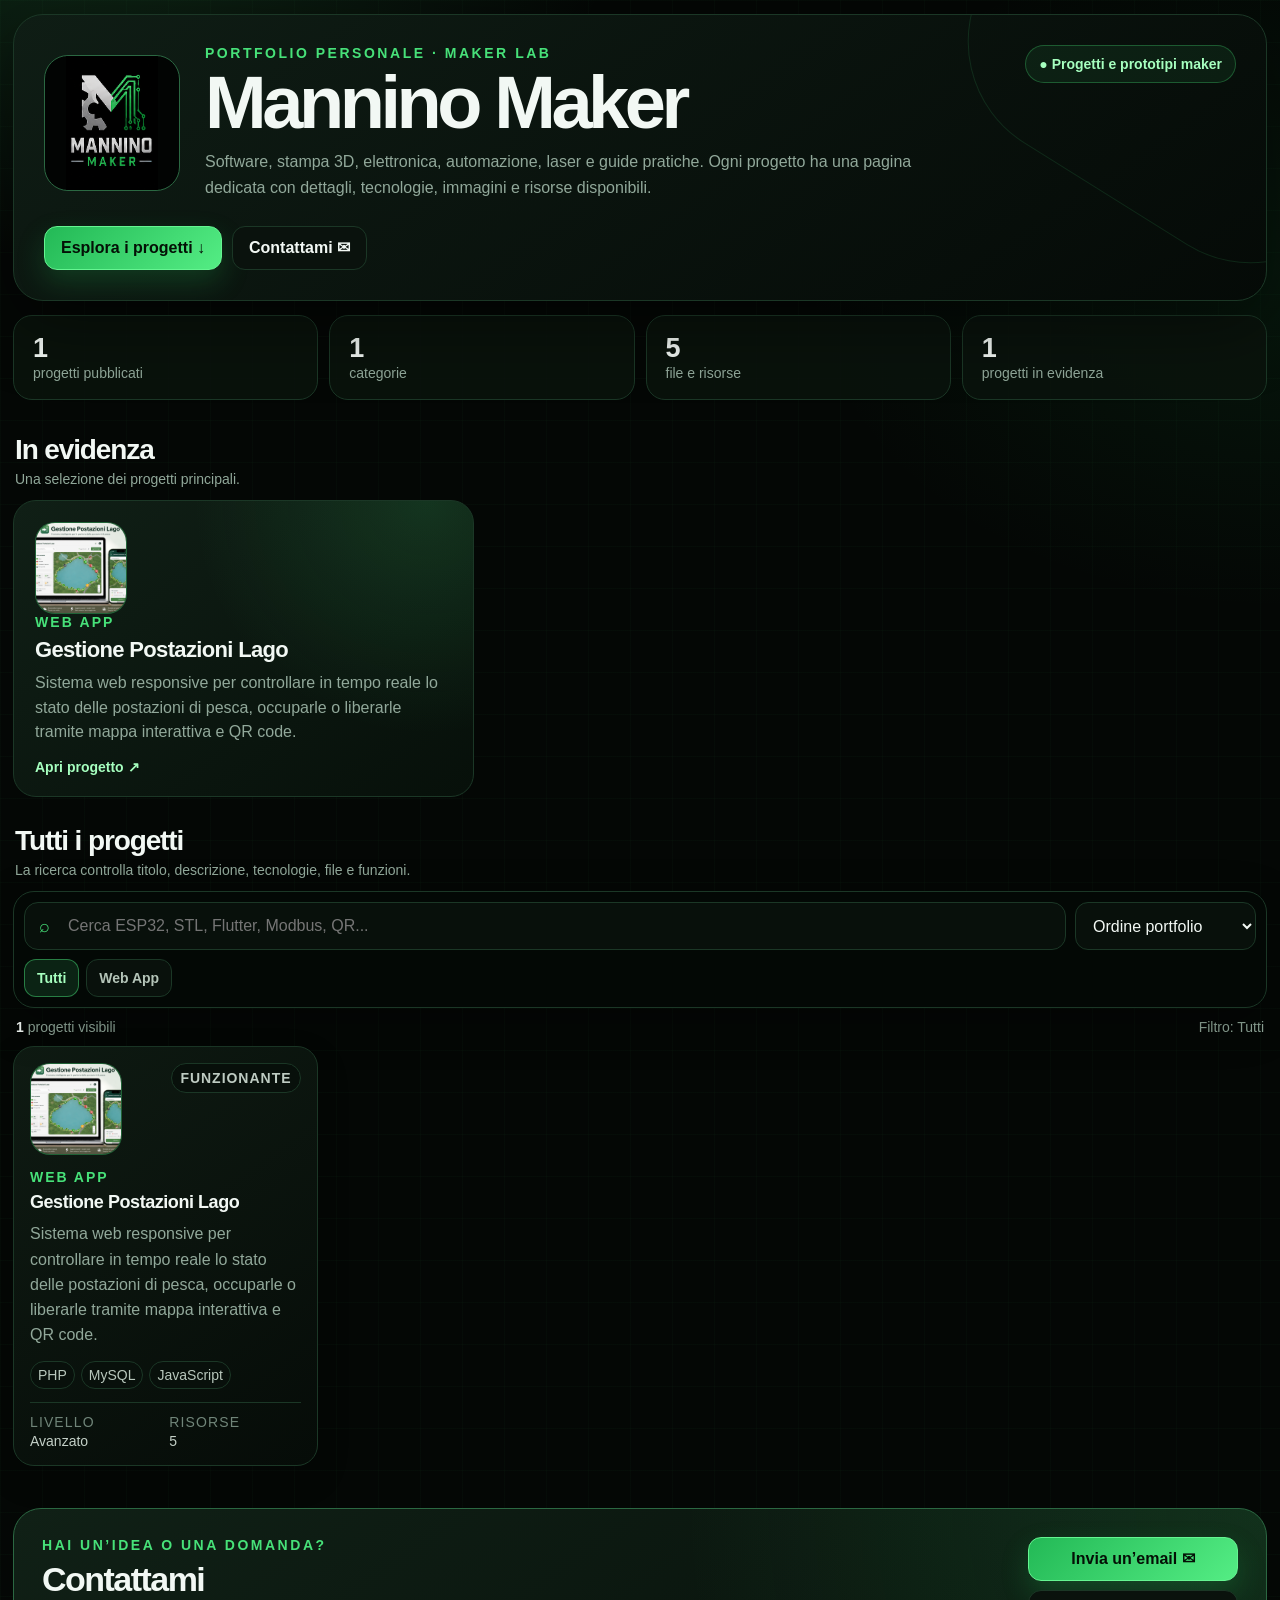
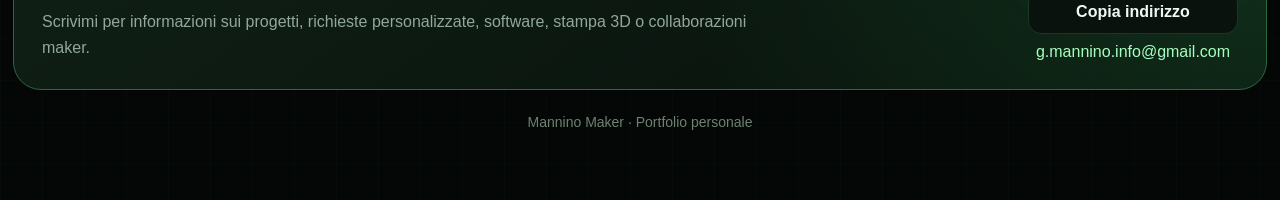
==== commit 2317cc2b: "Aggiornamento sito" ====
--- a/index.html
+++ b/index.html
@@ -1,7 +1,7 @@
 <!doctype html>
 <html lang="it"><head><meta charset="utf-8"><meta name="viewport" content="width=device-width,initial-scale=1,viewport-fit=cover"><meta name="theme-color" content="#061009"><title>Mannino Maker — Portfolio</title><meta name="description" content="Portfolio personale di software, stampa 3D, elettronica e automazione."><link rel="icon" href="logo_mannino_maker.png"><link rel="stylesheet" href="styles.css"></head>
-<body><main class="container"><header class="hero"><div class="hero-main"><img class="logo" src="logo_mannino_maker.png" alt="Logo Mannino Maker"><div><div class="eyebrow">Portfolio personale · maker lab</div><h1>Mannino Maker</h1><p class="hero-copy">Software, stampa 3D, elettronica, automazione, laser e guide pratiche.</p></div><div class="badge">● Progetti e prototipi maker</div></div><div class="hero-actions"><a class="button primary" href="#progetti">Esplora i progetti ↓</a><a class="button" href="#contatti">Contattami ✉</a></div></header>
+<body><main class="container"><header class="hero"><div class="hero-main"><img class="logo" src="logo_mannino_maker.png" alt="Logo Mannino Maker"><div><div class="eyebrow">Portfolio personale · maker lab</div><h1>Mannino Maker</h1><p class="hero-copy">Software, stampa 3D, elettronica, automazione, laser e guide pratiche. Ogni progetto ha una pagina dedicata con dettagli, tecnologie, immagini e risorse disponibili.</p></div><div class="badge">● Progetti e prototipi maker</div></div><div class="hero-actions"><a class="button primary" href="#progetti">Esplora i progetti ↓</a><a class="button" href="#contatti">Contattami ✉</a></div></header>
 <section class="stats"><div class="stat"><strong id="statProjects">0</strong><span>progetti pubblicati</span></div><div class="stat"><strong id="statCategories">0</strong><span>categorie</span></div><div class="stat"><strong id="statResources">0</strong><span>file e risorse</span></div><div class="stat"><strong id="statFeatured">0</strong><span>progetti in evidenza</span></div></section>
 <div class="section-title"><div><h2>In evidenza</h2><p>Una selezione dei progetti principali.</p></div></div><section id="featuredGrid" class="featured-grid"></section>
 <section id="progetti"><div class="section-title"><div><h2>Tutti i progetti</h2><p>La ricerca controlla titolo, descrizione, tecnologie, file e funzioni.</p></div></div><div class="tools"><div class="tools-top"><label class="search-wrap"><span class="search-symbol">⌕</span><input id="projectSearch" type="search" placeholder="Cerca ESP32, STL, Flutter, Modbus, QR..." autocomplete="off"><button id="clearSearch" class="clear-search" type="button" aria-label="Cancella ricerca">×</button></label><select id="projectSort" class="sort" aria-label="Ordina progetti"><option value="order">Ordine portfolio</option><option value="az">Titolo A–Z</option><option value="category">Categoria</option><option value="newest">Più recenti</option></select></div><div id="filters" class="filters"></div></div><div class="results-line"><span id="resultCount"><b>0</b> progetti visibili</span><span id="currentFilter">Filtro: Tutti</span></div><div id="projectGrid" class="projects"></div><div id="emptyState" class="empty"><h3>Nessun progetto trovato</h3><p>Prova un’altra ricerca oppure azzera i filtri.</p><button id="resetAll" class="button" type="button">Azzera tutto</button></div></section>
-<section id="contatti" class="contact"><div><div class="eyebrow">Hai un’idea o una domanda?</div><h2>Contattami</h2><p>Scrivimi per informazioni sui progetti, richieste personalizzate, software, stampa 3D o collaborazioni maker.</p></div><div class="contact-actions"><a id="mailLink" class="button primary">Invia un’email ✉</a><button id="copyEmail" class="button" type="button">Copia indirizzo</button><span id="emailText" class="contact-email"></span></div></section><footer class="footer">Mannino Maker · Portfolio personale</footer></main><div id="toast" class="toast" role="status" aria-live="polite"></div><script>window.MM_CONFIG=Object.freeze({contactEmail:"g.mannino.info@gmail.com",githubProfile:""});</script><script src="app.js"></script></body></html>
+<section id="contatti" class="contact"><div><div class="eyebrow">Hai un’idea o una domanda?</div><h2>Contattami</h2><p>Scrivimi per informazioni sui progetti, richieste personalizzate, software, stampa 3D o collaborazioni maker.</p></div><div class="contact-actions"><a id="mailLink" class="button primary">Invia un’email ✉</a><button id="copyEmail" class="button" type="button">Copia indirizzo</button><span id="emailText" class="contact-email"></span></div></section><footer class="footer">Mannino Maker · Portfolio personale</footer></main><div id="toast" class="toast" role="status" aria-live="polite"></div><script>window.MM_CONFIG=Object.freeze({contactEmail:"g.mannino.info@gmail.com",githubProfile:""});</script><script src="app.js"></script></body></html>
--- a/styles.css
+++ b/styles.css
@@ -1,6 +1,6 @@
 
 :root{--bg:#040705;--panel:#0b1510;--panel2:#101e16;--line:#1b3726;--line2:#2b6842;--text:#f2f8f4;--muted:#91a89a;--green:#47e179;--green2:#a6ffbf;--danger:#ff6b78;--warn:#ffcf6b;--shadow:0 24px 70px rgba(0,0,0,.42)}
-*{box-sizing:border-box}html{scroll-behavior:smooth}body{margin:0;background:radial-gradient(900px 560px at 5% -5%,rgba(71,225,121,.15),transparent 62%),radial-gradient(700px 500px at 100% 15%,rgba(25,160,72,.10),transparent 68%),linear-gradient(rgba(71,225,121,.025) 1px,transparent 1px),linear-gradient(90deg,rgba(71,225,121,.025) 1px,transparent 1px),var(--bg);background-size:auto,auto,42px 42px,42px 42px;color:var(--text);font-family:Inter,ui-sans-serif,-apple-system,BlinkMacSystemFont,"Segoe UI",Arial,sans-serif;min-height:100vh}button,input,select,textarea{font:inherit}button{color:inherit}a{color:inherit;text-decoration:none}.hidden{display:none!important}.container{width:min(1280px,calc(100% - 26px));margin:14px auto 70px}.hero{border:1px solid var(--line);border-radius:30px;padding:30px;background:linear-gradient(145deg,rgba(15,29,21,.97),rgba(5,10,7,.98));box-shadow:var(--shadow);overflow:hidden;position:relative}.hero:after{content:"";position:absolute;right:-170px;top:-220px;width:430px;height:430px;border-radius:120px;border:1px solid rgba(71,225,121,.13);transform:rotate(32deg)}.hero-main{display:grid;grid-template-columns:136px 1fr auto;gap:25px;align-items:center;position:relative;z-index:1}.logo{width:136px;height:136px;object-fit:contain;border-radius:24px;border:1px solid var(--line2);background:#020403}.eyebrow{font-size:14px;font-weight:900;letter-spacing:.18em;text-transform:uppercase;color:var(--green)}h1{font-size:clamp(40px,7vw,74px);line-height:.92;letter-spacing:-.06em;margin:8px 0 12px}.hero-copy{color:var(--muted);max-width:750px;line-height:1.65;margin:0}.badge{align-self:start;white-space:nowrap;border:1px solid rgba(71,225,121,.3);background:rgba(71,225,121,.08);border-radius:999px;padding:10px 13px;color:var(--green2);font-size:14px;font-weight:850}.hero-actions,.actions{display:flex;flex-wrap:wrap;gap:10px}.hero-actions{margin-top:24px;position:relative;z-index:1}.button{display:inline-flex;align-items:center;justify-content:center;min-height:44px;padding:0 16px;border-radius:13px;border:1px solid var(--line);background:#0a120d;font-size:16px;font-weight:850;cursor:pointer;transition:.2s}.button:hover{transform:translateY(-2px);border-color:var(--line2)}.button.primary{background:linear-gradient(135deg,#23b956,#54ed84);color:#041006;border-color:#65f591;box-shadow:0 12px 28px rgba(35,185,86,.22)}.button.danger{background:rgba(255,107,120,.1);border-color:rgba(255,107,120,.35);color:#ffc4ca}.button.ghost{background:transparent}.stats{display:grid;grid-template-columns:repeat(4,1fr);gap:11px;margin:14px 0 34px}.stat{border:1px solid var(--line);border-radius:19px;background:rgba(10,19,13,.9);padding:17px 19px}.stat strong{display:block;font-size:27px;letter-spacing:-.04em}.stat span{font-size:14px;color:var(--muted)}.section-title{display:flex;justify-content:space-between;align-items:end;gap:18px;margin:28px 2px 13px}.section-title h2{margin:0;font-size:28px;letter-spacing:-.04em}.section-title p{margin:5px 0 0;color:var(--muted);font-size:14px}.featured-grid{display:grid;grid-template-columns:1.2fr 1fr 1fr;gap:12px}.featured-card{min-height:245px;text-align:left;border:1px solid var(--line);border-radius:23px;padding:21px;background:radial-gradient(circle at 90% 0,rgba(71,225,121,.14),transparent 46%),linear-gradient(145deg,#101f16,#07100a);cursor:pointer;display:flex;flex-direction:column;align-items:flex-start;transition:.22s}.featured-card:first-child{min-height:290px}.featured-card:hover{transform:translateY(-4px);border-color:var(--line2)}.featured-icon,.project-icon,.modal-icon{display:grid;place-items:center;background:rgba(71,225,121,.09);border:1px solid rgba(71,225,121,.3);color:var(--green);font-weight:950}.featured-icon{width:92px;height:92px;border-radius:20px;font-size:23px;overflow:hidden}.featured-category{margin-top:auto;color:var(--green);font-size:14px;font-weight:900;letter-spacing:.15em;text-transform:uppercase}.featured-card strong{font-size:22px;margin:7px 0 8px;letter-spacing:-.03em}.featured-card small{color:var(--muted);font-size:16px;line-height:1.55}.featured-action{margin-top:14px;color:var(--green2);font-size:14px;font-weight:850}.tools{position:sticky;top:8px;z-index:30;border:1px solid var(--line);border-radius:21px;padding:10px;background:rgba(4,9,6,.91);backdrop-filter:blur(16px);box-shadow:0 15px 45px rgba(0,0,0,.3)}.tools-top{display:grid;grid-template-columns:1fr auto;gap:9px}.search-wrap{position:relative}.search-wrap input{width:100%;height:48px;border:1px solid var(--line);border-radius:14px;background:#08100b;color:var(--text);outline:none;padding:0 45px 0 43px}.search-wrap input:focus,.field input:focus,.field textarea:focus,.field select:focus{border-color:var(--green);box-shadow:0 0 0 4px rgba(71,225,121,.08)}.search-symbol{position:absolute;left:15px;top:50%;transform:translateY(-50%);color:var(--green);font-size:18px}.clear-search{position:absolute;right:8px;top:8px;width:32px;height:32px;border:0;border-radius:9px;background:transparent;color:var(--muted);cursor:pointer;display:none}.sort,.field input,.field textarea,.field select{border:1px solid var(--line);border-radius:13px;background:#08100b;color:var(--text);outline:none}.sort{height:48px;padding:0 36px 0 13px}.filters{display:flex;gap:7px;overflow:auto;margin-top:9px;scrollbar-width:none}.filters::-webkit-scrollbar{display:none}.filter{height:38px;white-space:nowrap;padding:0 12px;border:1px solid var(--line);border-radius:12px;background:#09110c;color:#b4c4b8;cursor:pointer;font-size:14px;font-weight:850}.filter.active{background:rgba(71,225,121,.13);border-color:rgba(71,225,121,.48);color:var(--green2)}.results-line{display:flex;justify-content:space-between;gap:12px;color:var(--muted);font-size:14px;margin:11px 3px}.results-line b{color:var(--text)}.projects{display:grid;grid-template-columns:repeat(4,minmax(0,1fr));gap:12px}.project-card{min-width:0;border:1px solid var(--line);border-radius:21px;background:linear-gradient(145deg,rgba(15,27,19,.98),rgba(6,12,8,.98));padding:16px;display:flex;flex-direction:column;transition:.22s;box-shadow:0 13px 32px rgba(0,0,0,.17);cursor:pointer;color:inherit;text-decoration:none}.project-card:hover{transform:translateY(-5px);border-color:var(--line2);box-shadow:0 22px 50px rgba(0,0,0,.28)}.project-card:focus-visible{outline:3px solid var(--green);outline-offset:3px;border-color:var(--green)}.card-head{display:flex;justify-content:space-between;align-items:start;gap:10px;margin-bottom:14px}.project-icon{width:92px;height:92px;border-radius:20px;font-size:23px;overflow:hidden;flex:0 0 auto}.project-icon img,.featured-icon img,.modal-icon img{width:100%;height:100%;object-fit:contain;padding:7px}.status{border:1px solid var(--line);border-radius:999px;padding:6px 8px;background:#08100b;color:#becbc2;font-size:14px;font-weight:900;text-transform:uppercase;letter-spacing:.07em}.category{color:var(--green);font-size:14px;font-weight:900;letter-spacing:.14em;text-transform:uppercase}.project-card h3{margin:7px 0 8px;font-size:18px;letter-spacing:-.025em}.project-card>p{margin:0;color:var(--muted);font-size:16px;line-height:1.58;min-height:56px}.chips{display:flex;flex-wrap:wrap;gap:6px;margin:13px 0}.chips span{border:1px solid var(--line);border-radius:999px;padding:5px 7px;background:#08100b;color:#b8c7bc;font-size:14px}.card-info{display:grid;grid-template-columns:1fr 1fr;gap:8px;border-top:1px solid var(--line);padding-top:11px;margin-top:auto}.card-info span{font-size:14px;color:#c4d0c7}.card-info small{display:block;color:#708579;font-size:14px;text-transform:uppercase;letter-spacing:.08em;margin-bottom:3px}.empty{display:none;text-align:center;border:1px dashed var(--line2);border-radius:23px;padding:50px 20px;color:var(--muted)}.contact{margin-top:42px;border:1px solid var(--line2);border-radius:28px;padding:28px;background:radial-gradient(circle at 100% 0,rgba(71,225,121,.15),transparent 46%),linear-gradient(145deg,#102016,#07100a);display:grid;grid-template-columns:1fr auto;gap:22px;align-items:center}.contact h2{margin:7px 0 10px;font-size:34px;letter-spacing:-.045em}.contact p{margin:0;color:var(--muted);line-height:1.65;max-width:720px}.contact-actions{display:flex;flex-direction:column;gap:9px;min-width:210px}.contact-email{color:var(--green2);font-size:16px;text-align:center}.footer{text-align:center;color:#6e8174;font-size:14px;padding:24px 0 0}.modal{position:fixed;inset:0;z-index:100;display:none;place-items:center;padding:16px;background:rgba(0,0,0,.76);backdrop-filter:blur(10px)}.modal.open{display:grid}.modal-card{width:min(760px,100%);max-height:90vh;overflow:auto;border:1px solid var(--line2);border-radius:26px;background:linear-gradient(145deg,#102016,#07100a);box-shadow:var(--shadow)}.modal-topbar{display:flex;justify-content:flex-end;padding:13px 13px 0}.modal-close{width:40px;height:40px;border:1px solid var(--line);border-radius:12px;background:#09120c;font-size:20px;cursor:pointer}.modal-content{padding:4px 23px 23px}.modal-hero{display:flex;gap:14px;align-items:center;padding-bottom:18px;border-bottom:1px solid var(--line)}.modal-icon{width:64px;height:64px;border-radius:18px;font-size:20px}.modal-category{color:var(--green);font-size:14px;text-transform:uppercase;letter-spacing:.14em;font-weight:900}.modal h2{margin:5px 0 0;font-size:27px;letter-spacing:-.035em}.modal-description{color:var(--muted);line-height:1.7;font-size:13px;margin:18px 0}.detail-columns{display:grid;grid-template-columns:1fr 1fr;gap:12px}.detail-panel{border:1px solid var(--line);border-radius:17px;background:#09120c;padding:15px}.detail-panel.full{margin-top:12px}.detail-panel h4{color:var(--green2);margin:0 0 11px;font-size:16px}.detail-panel ul{margin:0;padding-left:18px;color:#c2cec6;font-size:16px;line-height:1.8}.detail-panel dl{margin:0}.detail-panel dl div{display:flex;justify-content:space-between;gap:10px;padding:7px 0;border-bottom:1px solid rgba(29,56,39,.7);font-size:14px}.detail-panel dl div:last-child{border-bottom:0}.detail-panel dt{color:#718779}.detail-panel dd{margin:0;color:#d3ded6;text-align:right}.modal-tags{display:flex;flex-wrap:wrap;gap:7px}.modal-tags span{border:1px solid var(--line);border-radius:999px;padding:7px 9px;color:#c3d0c7;font-size:14px}.modal-actions{display:flex;gap:9px;flex-wrap:wrap;margin-top:16px}.toast{position:fixed;left:50%;bottom:22px;z-index:120;transform:translate(-50%,20px);opacity:0;pointer-events:none;border:1px solid var(--line2);border-radius:13px;background:#102016;color:var(--text);padding:12px 16px;box-shadow:var(--shadow);font-size:16px;transition:.25s}.toast.show{opacity:1;transform:translate(-50%,0)}.source-note{margin:10px 2px 0;color:#68806f;font-size:14px}.source-note.warn{color:var(--warn)}
+*{box-sizing:border-box}html{scroll-behavior:smooth}body{margin:0;background:radial-gradient(900px 560px at 5% -5%,rgba(71,225,121,.15),transparent 62%),radial-gradient(700px 500px at 100% 15%,rgba(25,160,72,.10),transparent 68%),linear-gradient(rgba(71,225,121,.025) 1px,transparent 1px),linear-gradient(90deg,rgba(71,225,121,.025) 1px,transparent 1px),var(--bg);background-size:auto,auto,42px 42px,42px 42px;color:var(--text);font-family:Inter,ui-sans-serif,-apple-system,BlinkMacSystemFont,"Segoe UI",Arial,sans-serif;min-height:100vh}button,input,select,textarea{font:inherit}button{color:inherit}a{color:inherit;text-decoration:none}.hidden{display:none!important}.container{width:min(1280px,calc(100% - 26px));margin:14px auto 70px}.hero{border:1px solid var(--line);border-radius:30px;padding:30px;background:linear-gradient(145deg,rgba(15,29,21,.97),rgba(5,10,7,.98));box-shadow:var(--shadow);overflow:hidden;position:relative}.hero:after{content:"";position:absolute;right:-170px;top:-220px;width:430px;height:430px;border-radius:120px;border:1px solid rgba(71,225,121,.13);transform:rotate(32deg)}.hero-main{display:grid;grid-template-columns:136px 1fr auto;gap:25px;align-items:center;position:relative;z-index:1}.logo{width:136px;height:136px;object-fit:contain;border-radius:24px;border:1px solid var(--line2);background:#020403}.eyebrow{font-size:14px;font-weight:900;letter-spacing:.18em;text-transform:uppercase;color:var(--green)}h1{font-size:clamp(40px,7vw,74px);line-height:.92;letter-spacing:-.06em;margin:8px 0 12px}.hero-copy{color:var(--muted);max-width:750px;line-height:1.65;margin:0}.badge{align-self:start;white-space:nowrap;border:1px solid rgba(71,225,121,.3);background:rgba(71,225,121,.08);border-radius:999px;padding:10px 13px;color:var(--green2);font-size:14px;font-weight:850}.hero-actions,.actions{display:flex;flex-wrap:wrap;gap:10px}.hero-actions{margin-top:24px;position:relative;z-index:1}.button{display:inline-flex;align-items:center;justify-content:center;min-height:44px;padding:0 16px;border-radius:13px;border:1px solid var(--line);background:#0a120d;font-size:16px;font-weight:850;cursor:pointer;transition:.2s}.button:hover{transform:translateY(-2px);border-color:var(--line2)}.button.primary{background:linear-gradient(135deg,#23b956,#54ed84);color:#041006;border-color:#65f591;box-shadow:0 12px 28px rgba(35,185,86,.22)}.button.danger{background:rgba(255,107,120,.1);border-color:rgba(255,107,120,.35);color:#ffc4ca}.button.ghost{background:transparent}.stats{display:grid;grid-template-columns:repeat(4,1fr);gap:11px;margin:14px 0 34px}.stat{border:1px solid var(--line);border-radius:19px;background:rgba(10,19,13,.9);padding:17px 19px}.stat strong{display:block;font-size:27px;letter-spacing:-.04em}.stat span{font-size:14px;color:var(--muted)}.section-title{display:flex;justify-content:space-between;align-items:end;gap:18px;margin:28px 2px 13px}.section-title h2{margin:0;font-size:28px;letter-spacing:-.04em}.section-title p{margin:5px 0 0;color:var(--muted);font-size:14px}.featured-grid{display:grid;grid-template-columns:1.2fr 1fr 1fr;gap:12px}.featured-card{min-height:245px;text-align:left;border:1px solid var(--line);border-radius:23px;padding:21px;background:radial-gradient(circle at 90% 0,rgba(71,225,121,.14),transparent 46%),linear-gradient(145deg,#101f16,#07100a);cursor:pointer;display:flex;flex-direction:column;align-items:flex-start;transition:.22s}.featured-card:first-child{min-height:290px}.featured-card:hover{transform:translateY(-4px);border-color:var(--line2)}.featured-icon,.project-icon,.modal-icon{display:grid;place-items:center;background:rgba(71,225,121,.09);border:1px solid rgba(71,225,121,.3);color:var(--green);font-weight:950}.featured-icon{width:92px;height:92px;border-radius:20px;font-size:23px;overflow:hidden}.featured-category{margin-top:auto;color:var(--green);font-size:14px;font-weight:900;letter-spacing:.15em;text-transform:uppercase}.featured-card strong{font-size:22px;margin:7px 0 8px;letter-spacing:-.03em}.featured-card small{color:var(--muted);font-size:16px;line-height:1.55}.featured-action{margin-top:14px;color:var(--green2);font-size:14px;font-weight:850}.tools{position:sticky;top:8px;z-index:30;border:1px solid var(--line);border-radius:21px;padding:10px;background:rgba(4,9,6,.91);backdrop-filter:blur(16px);box-shadow:0 15px 45px rgba(0,0,0,.3)}.tools-top{display:grid;grid-template-columns:1fr auto;gap:9px}.search-wrap{position:relative}.search-wrap input{width:100%;height:48px;border:1px solid var(--line);border-radius:14px;background:#08100b;color:var(--text);outline:none;padding:0 45px 0 43px}.search-wrap input:focus,.field input:focus,.field textarea:focus,.field select:focus{border-color:var(--green);box-shadow:0 0 0 4px rgba(71,225,121,.08)}.search-symbol{position:absolute;left:15px;top:50%;transform:translateY(-50%);color:var(--green);font-size:18px}.clear-search{position:absolute;right:8px;top:8px;width:32px;height:32px;border:0;border-radius:9px;background:transparent;color:var(--muted);cursor:pointer;display:none}.sort,.field input,.field textarea,.field select{border:1px solid var(--line);border-radius:13px;background:#08100b;color:var(--text);outline:none}.sort{height:48px;padding:0 36px 0 13px}.filters{display:flex;gap:7px;overflow:auto;margin-top:9px;scrollbar-width:none}.filters::-webkit-scrollbar{display:none}.filter{height:38px;white-space:nowrap;padding:0 12px;border:1px solid var(--line);border-radius:12px;background:#09110c;color:#b4c4b8;cursor:pointer;font-size:14px;font-weight:850}.filter.active{background:rgba(71,225,121,.13);border-color:rgba(71,225,121,.48);color:var(--green2)}.results-line{display:flex;justify-content:space-between;gap:12px;color:var(--muted);font-size:14px;margin:11px 3px}.results-line b{color:var(--text)}.projects{display:grid;grid-template-columns:repeat(4,minmax(0,1fr));gap:12px}.project-card{min-width:0;border:1px solid var(--line);border-radius:21px;background:linear-gradient(145deg,rgba(15,27,19,.98),rgba(6,12,8,.98));padding:16px;display:flex;flex-direction:column;transition:.22s;box-shadow:0 13px 32px rgba(0,0,0,.17);cursor:pointer;color:inherit;text-decoration:none}.project-card:hover{transform:translateY(-5px);border-color:var(--line2);box-shadow:0 22px 50px rgba(0,0,0,.28)}.project-card:focus-visible{outline:3px solid var(--green);outline-offset:3px;border-color:var(--green)}.card-head{display:flex;justify-content:space-between;align-items:start;gap:10px;margin-bottom:14px}.project-icon{width:92px;height:92px;border-radius:20px;font-size:23px;overflow:hidden;flex:0 0 auto}.project-icon img,.featured-icon img,.modal-icon img{width:100%;height:100%;object-fit:contain;padding:7px}.project-icon.has-image img,.featured-icon.has-image img,.modal-icon.has-image img{object-fit:cover;padding:0}.status{border:1px solid var(--line);border-radius:999px;padding:6px 8px;background:#08100b;color:#becbc2;font-size:14px;font-weight:900;text-transform:uppercase;letter-spacing:.07em}.category{color:var(--green);font-size:14px;font-weight:900;letter-spacing:.14em;text-transform:uppercase}.project-card h3{margin:7px 0 8px;font-size:18px;letter-spacing:-.025em}.project-card>p{margin:0;color:var(--muted);font-size:16px;line-height:1.58;min-height:56px}.chips{display:flex;flex-wrap:wrap;gap:6px;margin:13px 0}.chips span{border:1px solid var(--line);border-radius:999px;padding:5px 7px;background:#08100b;color:#b8c7bc;font-size:14px}.card-info{display:grid;grid-template-columns:1fr 1fr;gap:8px;border-top:1px solid var(--line);padding-top:11px;margin-top:auto}.card-info span{font-size:14px;color:#c4d0c7}.card-info small{display:block;color:#708579;font-size:14px;text-transform:uppercase;letter-spacing:.08em;margin-bottom:3px}.empty{display:none;text-align:center;border:1px dashed var(--line2);border-radius:23px;padding:50px 20px;color:var(--muted)}.contact{margin-top:42px;border:1px solid var(--line2);border-radius:28px;padding:28px;background:radial-gradient(circle at 100% 0,rgba(71,225,121,.15),transparent 46%),linear-gradient(145deg,#102016,#07100a);display:grid;grid-template-columns:1fr auto;gap:22px;align-items:center}.contact h2{margin:7px 0 10px;font-size:34px;letter-spacing:-.045em}.contact p{margin:0;color:var(--muted);line-height:1.65;max-width:720px}.contact-actions{display:flex;flex-direction:column;gap:9px;min-width:210px}.contact-email{color:var(--green2);font-size:16px;text-align:center}.footer{text-align:center;color:#6e8174;font-size:14px;padding:24px 0 0}.modal{position:fixed;inset:0;z-index:100;display:none;place-items:center;padding:16px;background:rgba(0,0,0,.76);backdrop-filter:blur(10px)}.modal.open{display:grid}.modal-card{width:min(760px,100%);max-height:90vh;overflow:auto;border:1px solid var(--line2);border-radius:26px;background:linear-gradient(145deg,#102016,#07100a);box-shadow:var(--shadow)}.modal-topbar{display:flex;justify-content:flex-end;padding:13px 13px 0}.modal-close{width:40px;height:40px;border:1px solid var(--line);border-radius:12px;background:#09120c;font-size:20px;cursor:pointer}.modal-content{padding:4px 23px 23px}.modal-hero{display:flex;gap:14px;align-items:center;padding-bottom:18px;border-bottom:1px solid var(--line)}.modal-icon{width:64px;height:64px;border-radius:18px;font-size:20px}.modal-category{color:var(--green);font-size:14px;text-transform:uppercase;letter-spacing:.14em;font-weight:900}.modal h2{margin:5px 0 0;font-size:27px;letter-spacing:-.035em}.modal-description{color:var(--muted);line-height:1.7;font-size:13px;margin:18px 0}.detail-columns{display:grid;grid-template-columns:1fr 1fr;gap:12px}.detail-panel{border:1px solid var(--line);border-radius:17px;background:#09120c;padding:15px}.detail-panel.full{margin-top:12px}.detail-panel h4{color:var(--green2);margin:0 0 11px;font-size:16px}.detail-panel ul{margin:0;padding-left:18px;color:#c2cec6;font-size:16px;line-height:1.8}.detail-panel dl{margin:0}.detail-panel dl div{display:flex;justify-content:space-between;gap:10px;padding:7px 0;border-bottom:1px solid rgba(29,56,39,.7);font-size:14px}.detail-panel dl div:last-child{border-bottom:0}.detail-panel dt{color:#718779}.detail-panel dd{margin:0;color:#d3ded6;text-align:right}.modal-tags{display:flex;flex-wrap:wrap;gap:7px}.modal-tags span{border:1px solid var(--line);border-radius:999px;padding:7px 9px;color:#c3d0c7;font-size:14px}.modal-actions{display:flex;gap:9px;flex-wrap:wrap;margin-top:16px}.toast{position:fixed;left:50%;bottom:22px;z-index:120;transform:translate(-50%,20px);opacity:0;pointer-events:none;border:1px solid var(--line2);border-radius:13px;background:#102016;color:var(--text);padding:12px 16px;box-shadow:var(--shadow);font-size:16px;transition:.25s}.toast.show{opacity:1;transform:translate(-50%,0)}.source-note{margin:10px 2px 0;color:#68806f;font-size:14px}.source-note.warn{color:var(--warn)}
 
 /* Collegamenti delle schede progetto */
 .featured-card{color:inherit;text-decoration:none}
@@ -12,10 +12,10 @@
 .brand-link{display:flex;align-items:center;gap:11px;color:var(--text);text-decoration:none}
 .brand-link img{width:54px;height:54px;object-fit:contain;border:1px solid var(--line2);border-radius:14px;background:#020403}
 .brand-link strong,.brand-link small{display:block}.brand-link small{margin-top:3px;color:var(--muted);font-size:14px}
-.project-detail-hero{border:1px solid var(--line2);border-radius:28px;background:radial-gradient(circle at 100% 0,rgba(71,225,121,.17),transparent 42%),linear-gradient(145deg,#102016,#07100a);padding:34px;display:grid;grid-template-columns:minmax(0,1fr) 250px;gap:30px;align-items:center;box-shadow:var(--shadow)}
+.project-detail-hero{border:1px solid var(--line2);border-radius:28px;background:radial-gradient(circle at 100% 0,rgba(71,225,121,.17),transparent 42%),linear-gradient(145deg,#102016,#07100a);padding:34px;display:grid;grid-template-columns:minmax(0,1fr) 290px;gap:30px;align-items:center;box-shadow:var(--shadow)}
 .project-detail-copy h1{font-size:clamp(42px,7vw,78px);margin:8px 0 15px;line-height:.96;letter-spacing:-.06em}.project-detail-copy>p{max-width:760px;color:var(--muted);font-size:15px;line-height:1.75;margin:0}
-.project-hero-chips{margin-top:20px}.project-detail-visual{width:250px;aspect-ratio:1;border:1px solid var(--line2);border-radius:28px;background:#050b07;display:grid;place-items:center;overflow:hidden;box-shadow:inset 0 0 60px rgba(71,225,121,.08)}
-.project-detail-visual img{width:100%;height:100%;object-fit:contain;padding:14px}.project-detail-visual span{font-size:52px;font-weight:950;color:var(--green);letter-spacing:-.08em}
+.project-hero-chips{margin-top:20px}.project-detail-visual{width:290px;aspect-ratio:1;border:1px solid var(--line2);border-radius:28px;background:#050b07;display:grid;place-items:center;overflow:hidden;box-shadow:inset 0 0 60px rgba(71,225,121,.08)}
+.project-detail-visual img{width:100%;height:100%;object-fit:cover;padding:0}.project-detail-visual span{font-size:52px;font-weight:950;color:var(--green);letter-spacing:-.08em}
 .project-meta-grid{display:grid;grid-template-columns:repeat(4,1fr);gap:10px;margin:13px 0}.project-meta-grid article{border:1px solid var(--line);border-radius:17px;background:#09120c;padding:14px}.project-meta-grid small{display:block;color:#718779;font-size:14px;text-transform:uppercase;letter-spacing:.1em;margin-bottom:6px}.project-meta-grid strong{font-size:14px}
 .project-detail-grid{display:grid;grid-template-columns:minmax(0,1.6fr) minmax(280px,.7fr);gap:14px;align-items:start}.project-content{border:1px solid var(--line);border-radius:23px;background:linear-gradient(145deg,rgba(15,27,19,.98),rgba(6,12,8,.98));padding:27px;min-height:380px}.project-sidebar{display:flex;flex-direction:column;gap:12px;position:sticky;top:12px}.project-sidebar .detail-panel{margin:0}.project-sidebar .detail-panel h2{color:var(--green2);margin:0 0 12px;font-size:13px}.project-links{display:flex;flex-direction:column;gap:8px}.project-links h2{margin-bottom:4px!important}.project-links .button{width:100%;justify-content:center}.project-button{width:100%;min-height:52px;font-size:16px;letter-spacing:.08em;text-transform:uppercase}.project-button.disabled{opacity:.42;cursor:not-allowed;box-shadow:none;pointer-events:none;filter:grayscale(.35)}
 .prose{color:#c7d2ca;font-size:13px;line-height:1.8}.prose h2,.prose h3{color:var(--text);letter-spacing:-.035em}.prose h2{font-size:25px;margin:0 0 13px}.prose h2:not(:first-child){margin-top:28px}.prose h3{font-size:18px;margin-top:24px}.prose p{margin:0 0 15px}.prose ul,.prose ol{padding-left:21px}.prose li{margin:6px 0}.prose a{color:var(--green2)}.prose img{max-width:100%;border:1px solid var(--line);border-radius:18px;margin:10px 0}.prose pre{overflow:auto;border:1px solid var(--line);border-radius:15px;background:#050a07;padding:14px}.prose code{font-family:ui-monospace,SFMono-Regular,Consolas,monospace;color:var(--green2)}
@@ -26,3 +26,107 @@
 @media(max-width:520px){.projects{grid-template-columns:1fr}.contact h2{font-size:28px}.stats{gap:8px}.stat{padding:14px}.project-nav{flex-direction:column}.project-nav>.button{width:100%;justify-content:center}.project-detail-copy h1{font-size:43px}.project-detail-hero{padding:20px}.project-content{padding:20px}.project-meta-grid{gap:7px}.project-meta-grid article{padding:12px}.project-detail-visual{border-radius:22px}}
 
 .catalog-error{display:block!important;margin:0}
+
+/* Visualizzazione ingrandita delle immagini della galleria */
+.project-gallery .gallery-item{
+cursor:zoom-in;
+transition:transform .2s,border-color .2s
+}
+.project-gallery .gallery-item:hover{
+transform:translateY(-3px);
+border-color:var(--line2)
+}
+.project-gallery .gallery-item:focus-visible{
+outline:3px solid var(--green);
+outline-offset:3px;
+border-color:var(--green)
+}
+.project-lightbox{
+position:fixed;
+inset:0;
+z-index:1000;
+display:none;
+align-items:center;
+justify-content:center;
+padding:70px 82px 34px;
+background:rgba(0,0,0,.92);
+backdrop-filter:blur(8px)
+}
+.project-lightbox.open{display:flex}
+.project-lightbox-content{
+display:flex;
+flex-direction:column;
+align-items:center;
+justify-content:center;
+width:100%;
+height:100%;
+margin:0
+}
+.project-lightbox-image{
+display:block;
+max-width:100%;
+max-height:calc(100vh - 145px);
+object-fit:contain;
+border-radius:14px;
+box-shadow:0 24px 70px rgba(0,0,0,.55)
+}
+.project-lightbox-caption{
+min-height:22px;
+margin-top:13px;
+color:#fff;
+font-size:14px;
+line-height:1.5;
+text-align:center
+}
+.project-lightbox-close{
+position:absolute;
+top:15px;
+right:19px;
+width:48px;
+height:48px;
+padding:0;
+border:0;
+background:transparent;
+color:#fff;
+font-size:42px;
+line-height:1;
+cursor:pointer
+}
+.project-lightbox-nav{
+position:absolute;
+top:50%;
+width:52px;
+height:68px;
+padding:0;
+border:1px solid rgba(255,255,255,.16);
+border-radius:14px;
+background:rgba(255,255,255,.08);
+color:#fff;
+font-size:34px;
+cursor:pointer;
+transform:translateY(-50%)
+}
+.project-lightbox-close:hover,
+.project-lightbox-nav:hover{
+color:var(--green2);
+border-color:rgba(71,225,121,.42)
+}
+.project-lightbox-prev{left:17px}
+.project-lightbox-next{right:17px}
+body.lightbox-open{overflow:hidden}
+
+@media(max-width:700px){
+.project-lightbox{padding:68px 12px 86px}
+.project-lightbox-image{max-height:calc(100vh - 185px)}
+.project-lightbox-nav{
+top:auto;
+bottom:17px;
+width:52px;
+height:52px;
+font-size:27px;
+transform:none
+}
+.project-lightbox-prev{left:calc(50% - 63px)}
+.project-lightbox-next{right:calc(50% - 63px)}
+}
+
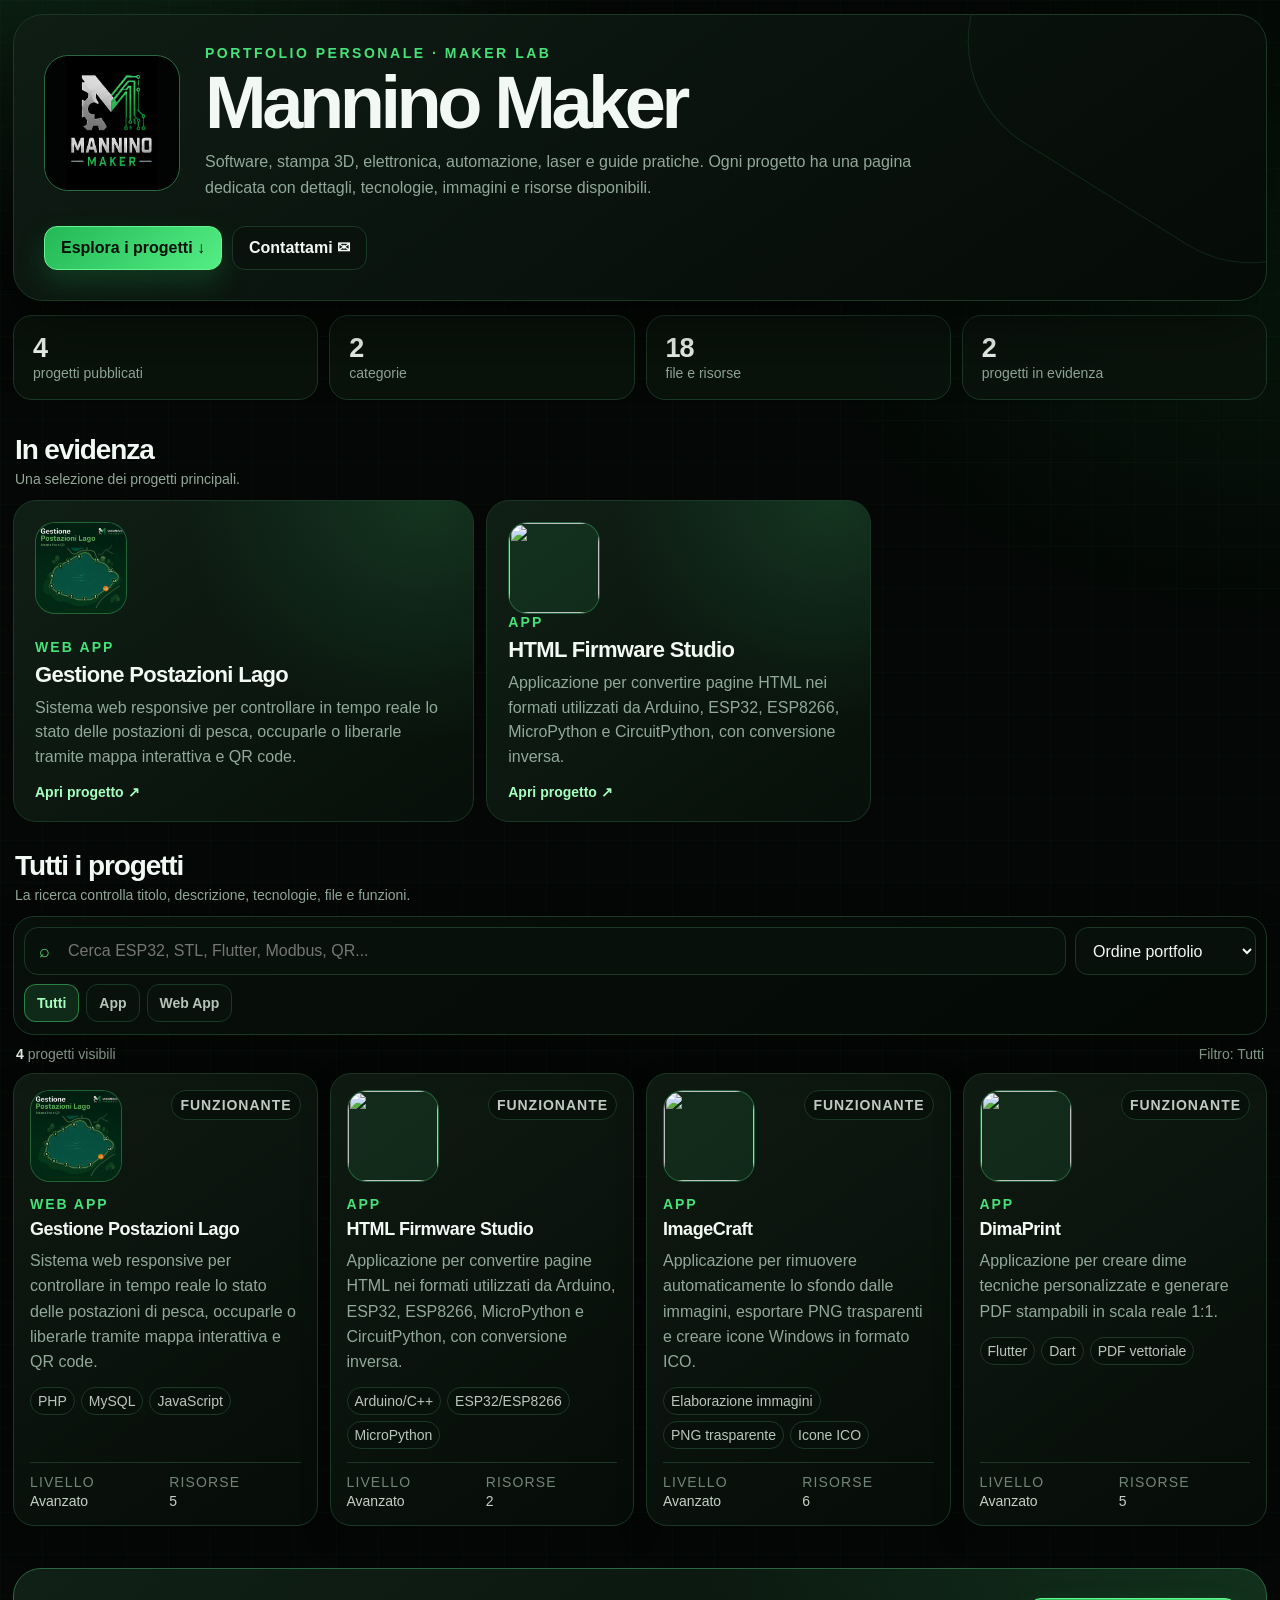
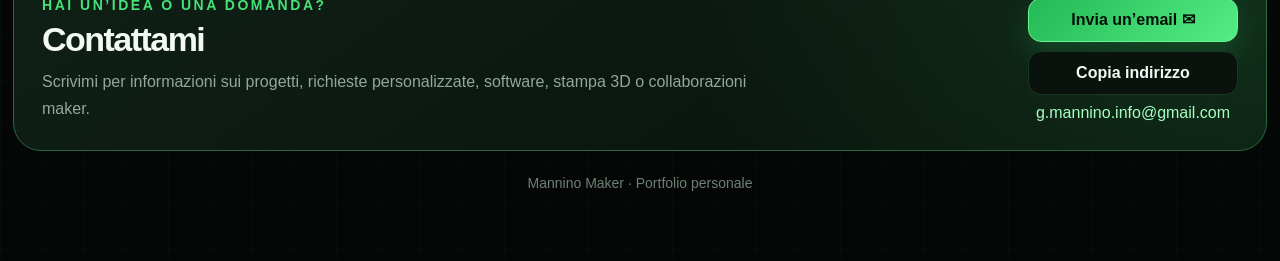
==== commit 29f7ae12: "aggiornamento sito base" ====
--- a/index.html
+++ b/index.html
@@ -1,6 +1,22 @@
 <!doctype html>
-<html lang="it"><head><meta charset="utf-8"><meta name="viewport" content="width=device-width,initial-scale=1,viewport-fit=cover"><meta name="theme-color" content="#061009"><title>Mannino Maker — Portfolio</title><meta name="description" content="Portfolio personale di software, stampa 3D, elettronica e automazione."><link rel="icon" href="logo_mannino_maker.png"><link rel="stylesheet" href="styles.css"></head>
-<body><main class="container"><header class="hero"><div class="hero-main"><img class="logo" src="logo_mannino_maker.png" alt="Logo Mannino Maker"><div><div class="eyebrow">Portfolio personale · maker lab</div><h1>Mannino Maker</h1><p class="hero-copy">Software, stampa 3D, elettronica, automazione, laser e guide pratiche. Ogni progetto ha una pagina dedicata con dettagli, tecnologie, immagini e risorse disponibili.</p></div><div class="badge">● Progetti e prototipi maker</div></div><div class="hero-actions"><a class="button primary" href="#progetti">Esplora i progetti ↓</a><a class="button" href="#contatti">Contattami ✉</a></div></header>
+<html lang="it">
+    <head>
+        <meta charset="utf-8">
+        <meta name="viewport" content="width=device-width,initial-scale=1,viewport-fit=cover">
+        <meta name="theme-color" content="#061009">
+        <title>Mannino Maker — Portfolio</title>
+        <meta name="description" content="Portfolio personale di software, stampa 3D, elettronica e automazione.">
+        <link rel="icon" href="logo_mannino_maker.png"><link rel="stylesheet" href="styles.css">
+    </head>
+<body>
+    <main class="container">
+        <header class="hero">
+            <div class="hero-main">
+                <img class="logo" src="logo_mannino_maker.png" alt="Logo Mannino Maker">
+                <div>
+                    <div class="eyebrow">Portfolio personale · maker lab</div>
+                    <h1>Mannino Maker</h1>
+                    <p class="hero-copy">Software, stampa 3D, elettronica, automazione, laser e guide pratiche. Ogni progetto ha una pagina dedicata con dettagli, tecnologie, immagini e risorse disponibili.</p></div></div><div class="hero-actions"><a class="button primary" href="#progetti">Esplora i progetti ↓</a><a class="button" href="#contatti">Contattami ✉</a></div></header>
 <section class="stats"><div class="stat"><strong id="statProjects">0</strong><span>progetti pubblicati</span></div><div class="stat"><strong id="statCategories">0</strong><span>categorie</span></div><div class="stat"><strong id="statResources">0</strong><span>file e risorse</span></div><div class="stat"><strong id="statFeatured">0</strong><span>progetti in evidenza</span></div></section>
 <div class="section-title"><div><h2>In evidenza</h2><p>Una selezione dei progetti principali.</p></div></div><section id="featuredGrid" class="featured-grid"></section>
 <section id="progetti"><div class="section-title"><div><h2>Tutti i progetti</h2><p>La ricerca controlla titolo, descrizione, tecnologie, file e funzioni.</p></div></div><div class="tools"><div class="tools-top"><label class="search-wrap"><span class="search-symbol">⌕</span><input id="projectSearch" type="search" placeholder="Cerca ESP32, STL, Flutter, Modbus, QR..." autocomplete="off"><button id="clearSearch" class="clear-search" type="button" aria-label="Cancella ricerca">×</button></label><select id="projectSort" class="sort" aria-label="Ordina progetti"><option value="order">Ordine portfolio</option><option value="az">Titolo A–Z</option><option value="category">Categoria</option><option value="newest">Più recenti</option></select></div><div id="filters" class="filters"></div></div><div class="results-line"><span id="resultCount"><b>0</b> progetti visibili</span><span id="currentFilter">Filtro: Tutti</span></div><div id="projectGrid" class="projects"></div><div id="emptyState" class="empty"><h3>Nessun progetto trovato</h3><p>Prova un’altra ricerca oppure azzera i filtri.</p><button id="resetAll" class="button" type="button">Azzera tutto</button></div></section>
--- a/styles.css
+++ b/styles.css
@@ -130,3 +130,33 @@
 .project-lightbox-next{right:calc(50% - 63px)}
 }
 
+/* Correzioni catalogo e pagina progetto */
+.tools{
+  isolation:isolate;
+  overflow:visible;
+  background:linear-gradient(145deg,rgba(8,16,11,.98),rgba(4,9,6,.98));
+  -webkit-backdrop-filter:blur(16px);
+  backdrop-filter:blur(16px);
+  transform:translateZ(0);
+  backface-visibility:hidden;
+}
+.filters{
+  align-items:center;
+  min-height:46px;
+  margin:6px -2px -3px;
+  padding:3px 2px 5px;
+  overflow-x:auto;
+  overflow-y:hidden;
+  scroll-padding-inline:2px;
+}
+.filter{flex:0 0 auto;}
+#projectLinks{
+  display:flex;
+  flex-direction:column;
+  gap:10px;
+}
+#projectLinks .button{margin:0;}
+@media(max-width:760px){
+  .tools{top:4px;}
+  .filters{min-height:48px;padding-bottom:7px;}
+}
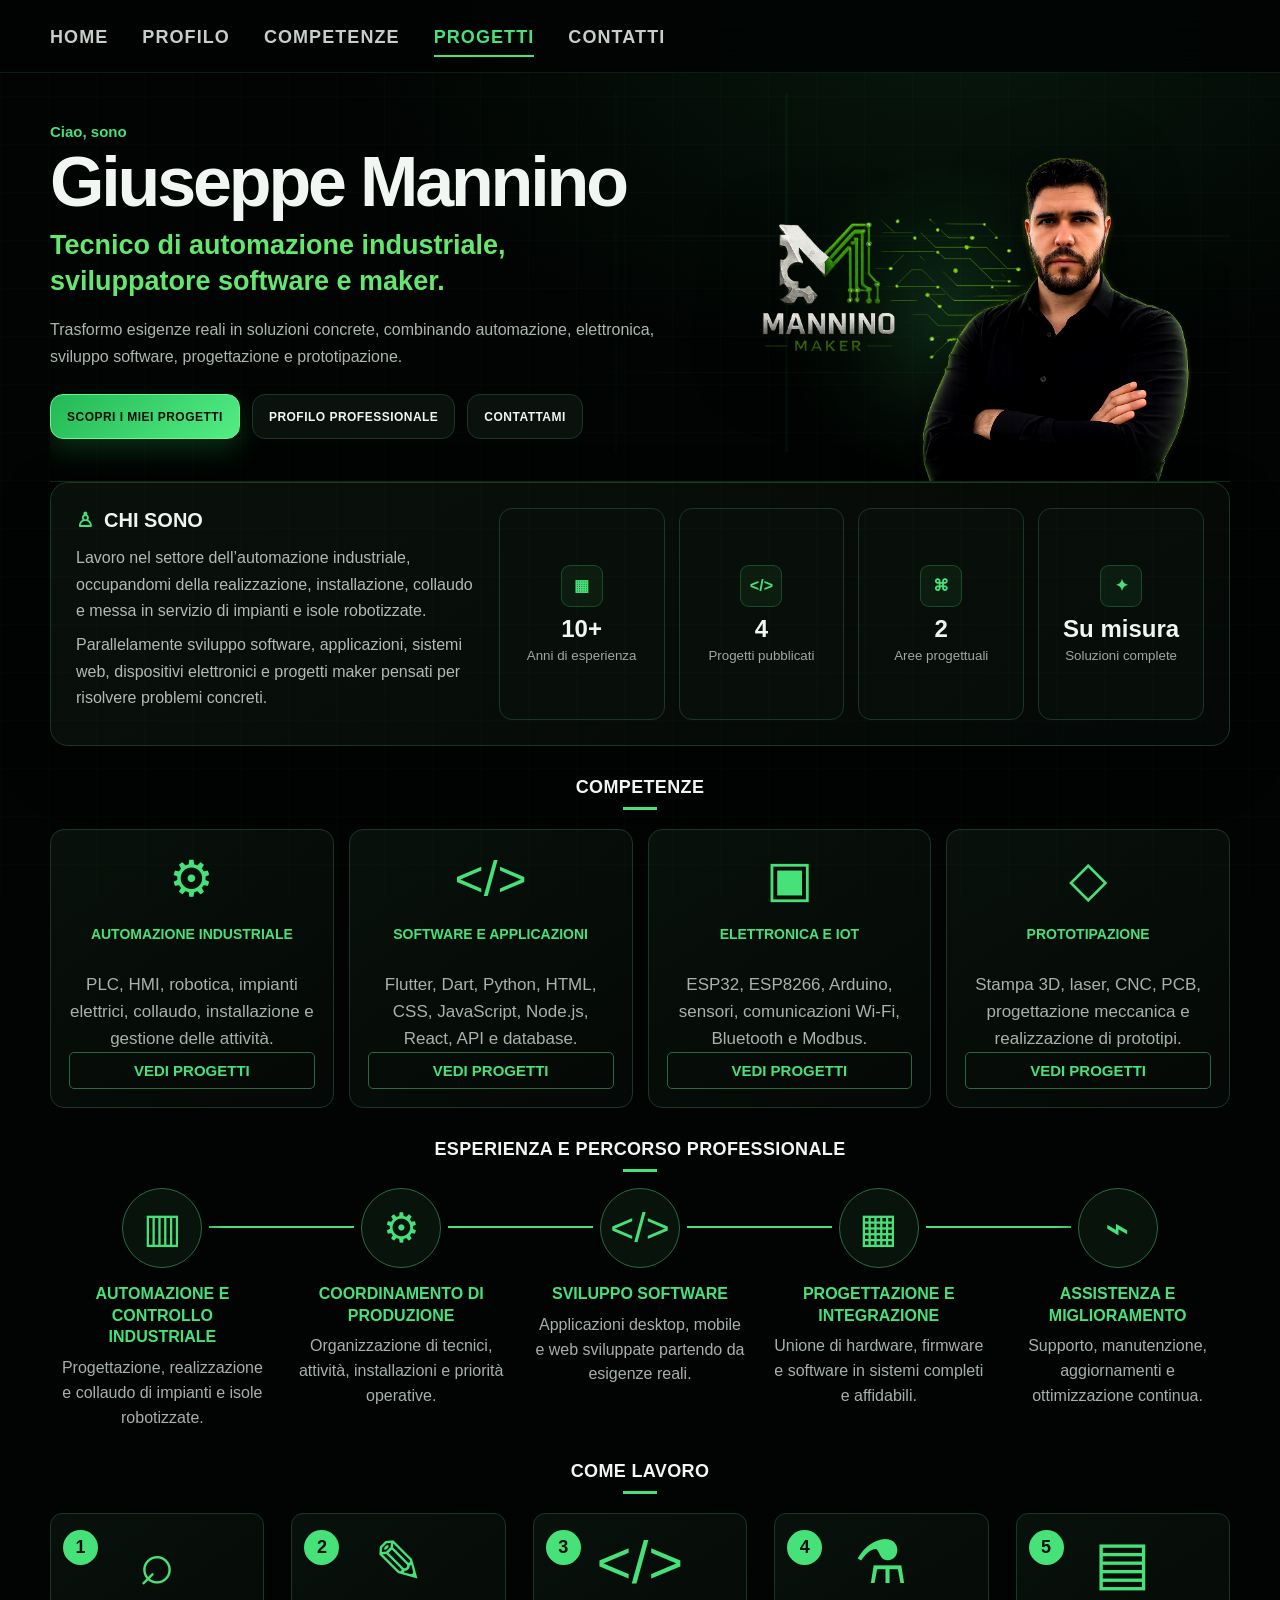
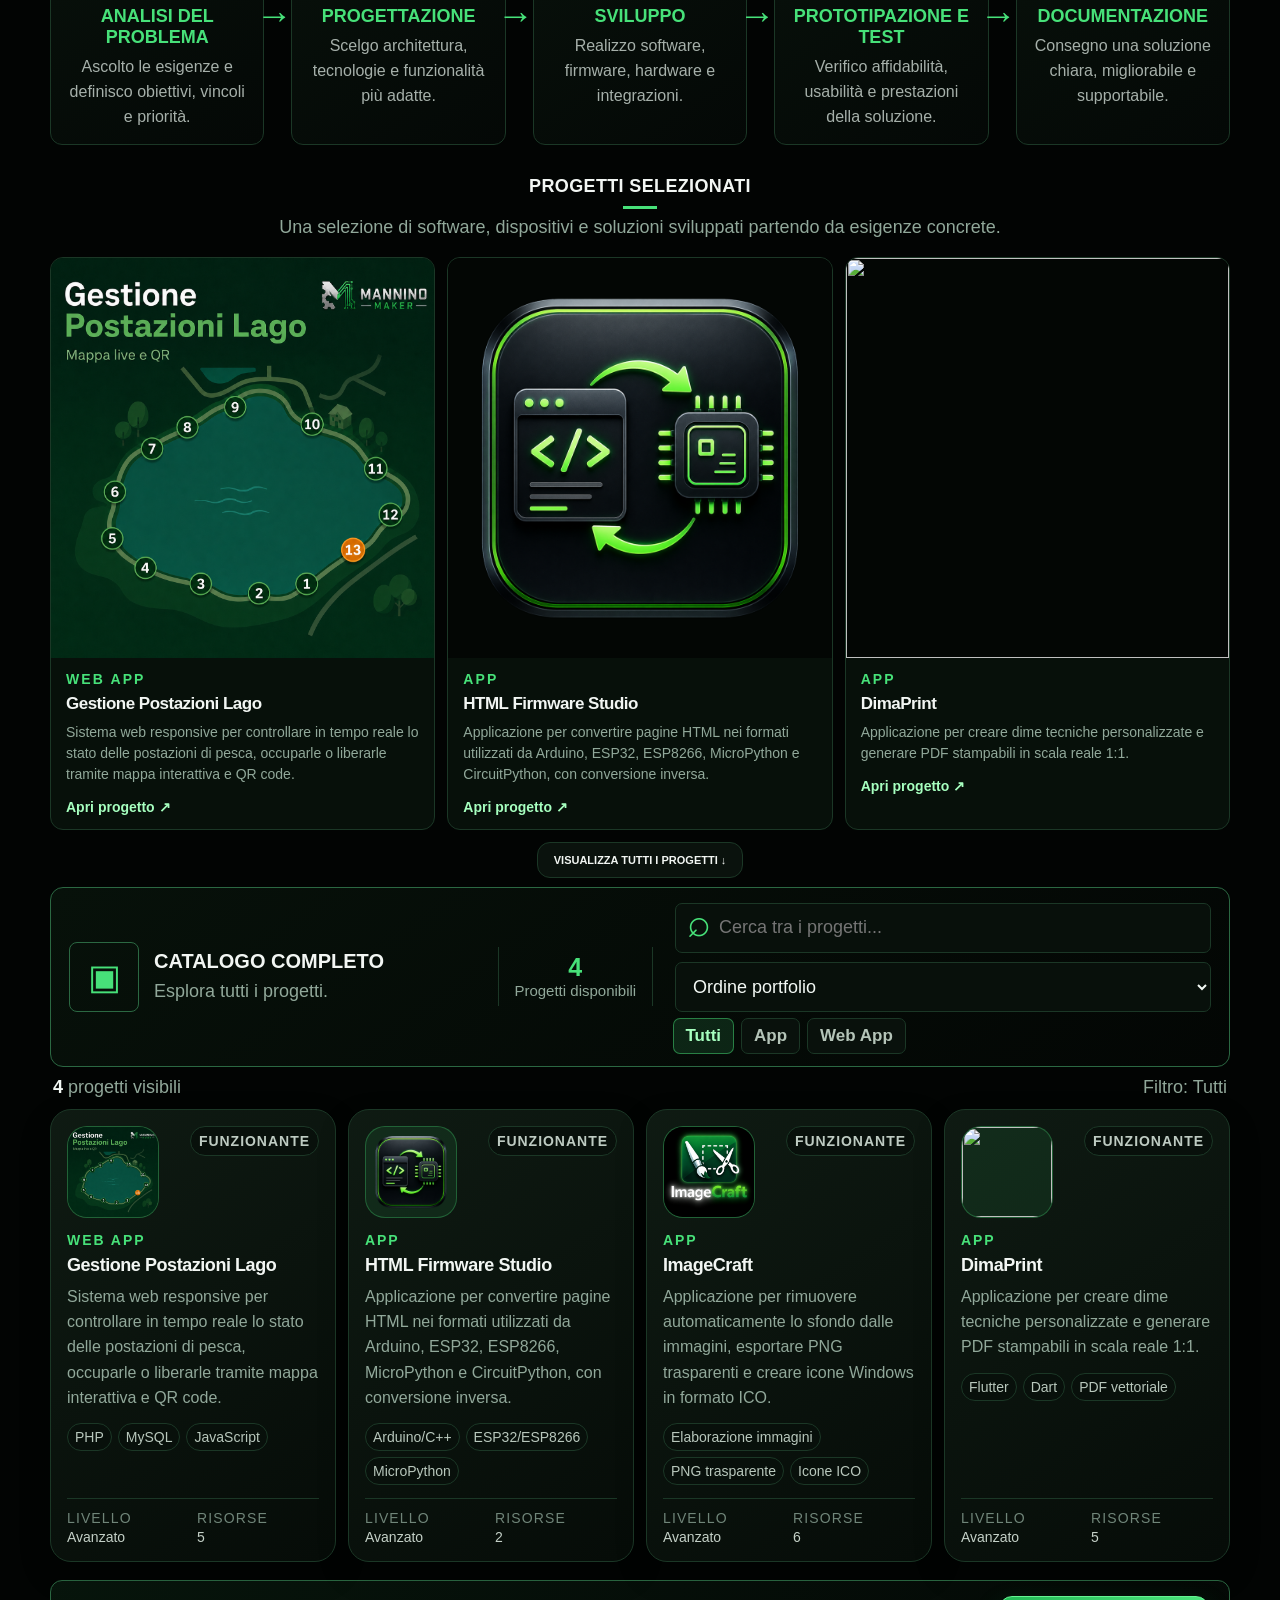
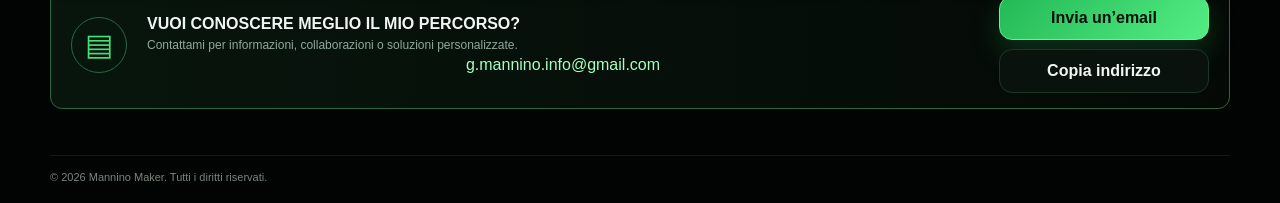
==== commit 3011568a: "Modifica sito" ====
--- a/index.html
+++ b/index.html
@@ -1,23 +1,136 @@
 <!doctype html>
 <html lang="it">
-    <head>
-        <meta charset="utf-8">
-        <meta name="viewport" content="width=device-width,initial-scale=1,viewport-fit=cover">
-        <meta name="theme-color" content="#061009">
-        <title>Mannino Maker — Portfolio</title>
-        <meta name="description" content="Portfolio personale di software, stampa 3D, elettronica e automazione.">
-        <link rel="icon" href="logo_mannino_maker.png"><link rel="stylesheet" href="styles.css">
-    </head>
-<body>
-    <main class="container">
-        <header class="hero">
-            <div class="hero-main">
-                <img class="logo" src="logo_mannino_maker.png" alt="Logo Mannino Maker">
-                <div>
-                    <div class="eyebrow">Portfolio personale · maker lab</div>
-                    <h1>Mannino Maker</h1>
-                    <p class="hero-copy">Software, stampa 3D, elettronica, automazione, laser e guide pratiche. Ogni progetto ha una pagina dedicata con dettagli, tecnologie, immagini e risorse disponibili.</p></div></div><div class="hero-actions"><a class="button primary" href="#progetti">Esplora i progetti ↓</a><a class="button" href="#contatti">Contattami ✉</a></div></header>
-<section class="stats"><div class="stat"><strong id="statProjects">0</strong><span>progetti pubblicati</span></div><div class="stat"><strong id="statCategories">0</strong><span>categorie</span></div><div class="stat"><strong id="statResources">0</strong><span>file e risorse</span></div><div class="stat"><strong id="statFeatured">0</strong><span>progetti in evidenza</span></div></section>
-<div class="section-title"><div><h2>In evidenza</h2><p>Una selezione dei progetti principali.</p></div></div><section id="featuredGrid" class="featured-grid"></section>
-<section id="progetti"><div class="section-title"><div><h2>Tutti i progetti</h2><p>La ricerca controlla titolo, descrizione, tecnologie, file e funzioni.</p></div></div><div class="tools"><div class="tools-top"><label class="search-wrap"><span class="search-symbol">⌕</span><input id="projectSearch" type="search" placeholder="Cerca ESP32, STL, Flutter, Modbus, QR..." autocomplete="off"><button id="clearSearch" class="clear-search" type="button" aria-label="Cancella ricerca">×</button></label><select id="projectSort" class="sort" aria-label="Ordina progetti"><option value="order">Ordine portfolio</option><option value="az">Titolo A–Z</option><option value="category">Categoria</option><option value="newest">Più recenti</option></select></div><div id="filters" class="filters"></div></div><div class="results-line"><span id="resultCount"><b>0</b> progetti visibili</span><span id="currentFilter">Filtro: Tutti</span></div><div id="projectGrid" class="projects"></div><div id="emptyState" class="empty"><h3>Nessun progetto trovato</h3><p>Prova un’altra ricerca oppure azzera i filtri.</p><button id="resetAll" class="button" type="button">Azzera tutto</button></div></section>
-<section id="contatti" class="contact"><div><div class="eyebrow">Hai un’idea o una domanda?</div><h2>Contattami</h2><p>Scrivimi per informazioni sui progetti, richieste personalizzate, software, stampa 3D o collaborazioni maker.</p></div><div class="contact-actions"><a id="mailLink" class="button primary">Invia un’email ✉</a><button id="copyEmail" class="button" type="button">Copia indirizzo</button><span id="emailText" class="contact-email"></span></div></section><footer class="footer">Mannino Maker · Portfolio personale</footer></main><div id="toast" class="toast" role="status" aria-live="polite"></div><script>window.MM_CONFIG=Object.freeze({contactEmail:"g.mannino.info@gmail.com",githubProfile:""});</script><script src="app.js"></script></body></html>+<head>
+  <meta charset="utf-8">
+  <meta name="viewport" content="width=device-width,initial-scale=1,viewport-fit=cover">
+  <meta name="theme-color" content="#030604">
+  <title>Giuseppe Mannino — Automazione, Software e Maker</title>
+  <meta name="description" content="Portfolio professionale di Giuseppe Mannino: automazione industriale, sviluppo software, elettronica, IoT e prototipazione.">
+  <link rel="icon" href="logo_mannino_maker.png">
+  <link rel="stylesheet" href="styles.css">
+</head>
+<body class="home-page">
+  <header class="site-header">
+    <div class="nav-shell">
+     
+      <button id="navToggle" class="nav-toggle" type="button" aria-expanded="false" aria-controls="mainNav" aria-label="Apri menu">
+        <span></span><span></span><span></span>
+      </button>
+      <nav id="mainNav" class="main-nav" aria-label="Navigazione principale">
+        <a class="active" href="#home">Home</a>
+        <a href="#profilo">Profilo</a>
+        <a href="#competenze">Competenze</a>
+        <a href="#progetti">Progetti</a>
+        <a href="#contatti">Contatti</a>
+      </nav>
+    </div>
+  </header>
+
+  <main id="home" class="home-shell">
+    <section class="cv-hero reveal">
+      <div class="hero-circuit" aria-hidden="true"></div>
+      <div class="cv-hero-copy">
+        <p class="cv-kicker">Ciao, sono</p>
+        <h1>Giuseppe Mannino</h1>
+        <h2>Tecnico di automazione industriale,<br>sviluppatore software e maker.</h2>
+        <p>Trasformo esigenze reali in soluzioni concrete, combinando automazione, elettronica, sviluppo software, progettazione e prototipazione.</p>
+        <div class="cv-actions">
+          <a class="button primary" href="#progetti">Scopri i miei progetti</a>
+          <a class="button" href="#profilo">Profilo professionale</a>
+          <a class="button" href="#contatti">Contattami</a>
+        </div>
+      </div>
+      <div class="hero-portrait-wrap" aria-label="Foto di Giuseppe Mannino">
+        <div class="portrait-glow"></div>
+        <img class="hero-portrait" src="assets/profile/giuseppe-mannino.png" alt="Giuseppe Mannino">
+      </div>
+    </section>
+
+    <section id="profilo" class="profile-overview reveal">
+      <article class="about-panel">
+        <div class="section-label">Chi sono</div>
+        <p>Lavoro nel settore dell’automazione industriale, occupandomi della realizzazione, installazione, collaudo e messa in servizio di impianti e isole robotizzate.</p>
+        <p>Parallelamente sviluppo software, applicazioni, sistemi web, dispositivi elettronici e progetti maker pensati per risolvere problemi concreti.</p>
+      </article>
+      <div class="profile-metrics">
+        <article><span class="metric-icon">▦</span><strong>10+</strong><small>Anni di esperienza</small></article>
+        <article><span class="metric-icon">&lt;/&gt;</span><strong id="statProjects">0</strong><small>Progetti pubblicati</small></article>
+        <article><span class="metric-icon">⌘</span><strong id="statCategories">0</strong><small>Aree progettuali</small></article>
+        <article><span class="metric-icon">✦</span><strong>Su misura</strong><small>Soluzioni complete</small></article>
+      </div>
+      <span id="statResources" hidden>0</span><span id="statFeatured" hidden>0</span>
+    </section>
+
+    <section id="competenze" class="cv-section reveal">
+      <div class="cv-section-heading"><h2>Competenze</h2><span></span></div>
+      <div class="skills-grid">
+        <article class="skill-card"><div class="skill-icon">⚙</div><h3>Automazione industriale</h3><p>PLC, HMI, robotica, impianti elettrici, collaudo, installazione e gestione delle attività.</p><a href="#progetti" data-skill-search="automazione">Vedi progetti</a></article>
+        <article class="skill-card"><div class="skill-icon">&lt;/&gt;</div><h3>Software e applicazioni</h3><p>Flutter, Dart, Python, HTML, CSS, JavaScript, Node.js, React, API e database.</p><a href="#progetti" data-skill-search="app">Vedi progetti</a></article>
+        <article class="skill-card"><div class="skill-icon">▣</div><h3>Elettronica e IoT</h3><p>ESP32, ESP8266, Arduino, sensori, comunicazioni Wi-Fi, Bluetooth e Modbus.</p><a href="#progetti" data-skill-search="ESP32">Vedi progetti</a></article>
+        <article class="skill-card"><div class="skill-icon">◇</div><h3>Prototipazione</h3><p>Stampa 3D, laser, CNC, PCB, progettazione meccanica e realizzazione di prototipi.</p><a href="#progetti" data-skill-search="stampa">Vedi progetti</a></article>
+      </div>
+    </section>
+
+    <section class="cv-section reveal">
+      <div class="cv-section-heading"><h2>Esperienza e percorso professionale</h2><span></span></div>
+      <div class="timeline-grid">
+        <article><div class="timeline-icon">▥</div><h3>Automazione e controllo industriale</h3><p>Progettazione, realizzazione e collaudo di impianti e isole robotizzate.</p></article>
+        <article><div class="timeline-icon">⚙</div><h3>Coordinamento di produzione</h3><p>Organizzazione di tecnici, attività, installazioni e priorità operative.</p></article>
+        <article><div class="timeline-icon">&lt;/&gt;</div><h3>Sviluppo software</h3><p>Applicazioni desktop, mobile e web sviluppate partendo da esigenze reali.</p></article>
+        <article><div class="timeline-icon">▦</div><h3>Progettazione e integrazione</h3><p>Unione di hardware, firmware e software in sistemi completi e affidabili.</p></article>
+        <article><div class="timeline-icon">⌁</div><h3>Assistenza e miglioramento</h3><p>Supporto, manutenzione, aggiornamenti e ottimizzazione continua.</p></article>
+      </div>
+    </section>
+
+    <section class="cv-section reveal">
+      <div class="cv-section-heading"><h2>Come lavoro</h2><span></span></div>
+      <div class="process-grid">
+        <article><b>1</b><div class="process-icon">⌕</div><h3>Analisi del problema</h3><p>Ascolto le esigenze e definisco obiettivi, vincoli e priorità.</p></article>
+        <article><b>2</b><div class="process-icon">✎</div><h3>Progettazione</h3><p>Scelgo architettura, tecnologie e funzionalità più adatte.</p></article>
+        <article><b>3</b><div class="process-icon">&lt;/&gt;</div><h3>Sviluppo</h3><p>Realizzo software, firmware, hardware e integrazioni.</p></article>
+        <article><b>4</b><div class="process-icon">⚗</div><h3>Prototipazione e test</h3><p>Verifico affidabilità, usabilità e prestazioni della soluzione.</p></article>
+        <article><b>5</b><div class="process-icon">▤</div><h3>Documentazione</h3><p>Consegno una soluzione chiara, migliorabile e supportabile.</p></article>
+      </div>
+    </section>
+
+    <section id="progetti" class="projects-area reveal">
+      <div class="cv-section-heading"><h2>Progetti selezionati</h2><span></span><p>Una selezione di software, dispositivi e soluzioni sviluppati partendo da esigenze concrete.</p></div>
+      <div id="featuredGrid" class="featured-grid"></div>
+      <div class="featured-footer"><a class="button" href="#catalogo">Visualizza tutti i progetti ↓</a></div>
+
+      <div id="catalogo" class="catalogue-box">
+        <div class="catalogue-intro"><div class="catalogue-icon">▣</div><div><h2>Catalogo completo</h2><p>Esplora tutti i progetti.</p></div></div>
+        <div class="catalogue-count"><strong id="catalogueProjectCount">0</strong><span>Progetti disponibili</span></div>
+        <div class="catalogue-tools">
+          <div class="tools">
+            <div class="tools-top">
+              <label class="search-wrap"><span class="search-symbol">⌕</span><input id="projectSearch" type="search" placeholder="Cerca tra i progetti..." autocomplete="off"><button id="clearSearch" class="clear-search" type="button" aria-label="Cancella ricerca">×</button></label>
+              <select id="projectSort" class="sort" aria-label="Ordina progetti"><option value="order">Ordine portfolio</option><option value="az">Titolo A–Z</option><option value="category">Categoria</option><option value="newest">Più recenti</option></select>
+            </div>
+            <div id="filters" class="filters"></div>
+          </div>
+        </div>
+      </div>
+      <div class="results-line"><span id="resultCount"><b>0</b> progetti visibili</span><span id="currentFilter">Filtro: Tutti</span></div>
+      <div id="projectGrid" class="projects"></div>
+      <div id="emptyState" class="empty"><h3>Nessun progetto trovato</h3><p>Prova un’altra ricerca oppure azzera i filtri.</p><button id="resetAll" class="button" type="button">Azzera tutto</button></div>
+    </section>
+
+    <section id="contatti" class="cv-contact reveal">
+      <div class="contact-doc">▤</div>
+      <div><h2>Vuoi conoscere meglio il mio percorso?</h2><p>Contattami per informazioni, collaborazioni o soluzioni personalizzate.</p><span id="emailText" class="contact-email"></span></div>
+      <div class="contact-actions"><a id="mailLink" class="button primary">Invia un’email</a><button id="copyEmail" class="button" type="button">Copia indirizzo</button></div>
+    </section>
+  </main>
+
+  <footer class="cv-footer">
+   
+    <span>© <span id="currentYear"></span> Mannino Maker. Tutti i diritti riservati.</span>
+
+  </footer>
+
+  <div id="toast" class="toast" role="status" aria-live="polite"></div>
+  <script>window.MM_CONFIG=Object.freeze({contactEmail:"g.mannino.info@gmail.com",githubProfile:""});</script>
+  <script src="app.js"></script>
+</body>
+</html>
--- a/styles.css
+++ b/styles.css
@@ -1,6 +1,14 @@
 
 :root{--bg:#040705;--panel:#0b1510;--panel2:#101e16;--line:#1b3726;--line2:#2b6842;--text:#f2f8f4;--muted:#91a89a;--green:#47e179;--green2:#a6ffbf;--danger:#ff6b78;--warn:#ffcf6b;--shadow:0 24px 70px rgba(0,0,0,.42)}
-*{box-sizing:border-box}html{scroll-behavior:smooth}body{margin:0;background:radial-gradient(900px 560px at 5% -5%,rgba(71,225,121,.15),transparent 62%),radial-gradient(700px 500px at 100% 15%,rgba(25,160,72,.10),transparent 68%),linear-gradient(rgba(71,225,121,.025) 1px,transparent 1px),linear-gradient(90deg,rgba(71,225,121,.025) 1px,transparent 1px),var(--bg);background-size:auto,auto,42px 42px,42px 42px;color:var(--text);font-family:Inter,ui-sans-serif,-apple-system,BlinkMacSystemFont,"Segoe UI",Arial,sans-serif;min-height:100vh}button,input,select,textarea{font:inherit}button{color:inherit}a{color:inherit;text-decoration:none}.hidden{display:none!important}.container{width:min(1280px,calc(100% - 26px));margin:14px auto 70px}.hero{border:1px solid var(--line);border-radius:30px;padding:30px;background:linear-gradient(145deg,rgba(15,29,21,.97),rgba(5,10,7,.98));box-shadow:var(--shadow);overflow:hidden;position:relative}.hero:after{content:"";position:absolute;right:-170px;top:-220px;width:430px;height:430px;border-radius:120px;border:1px solid rgba(71,225,121,.13);transform:rotate(32deg)}.hero-main{display:grid;grid-template-columns:136px 1fr auto;gap:25px;align-items:center;position:relative;z-index:1}.logo{width:136px;height:136px;object-fit:contain;border-radius:24px;border:1px solid var(--line2);background:#020403}.eyebrow{font-size:14px;font-weight:900;letter-spacing:.18em;text-transform:uppercase;color:var(--green)}h1{font-size:clamp(40px,7vw,74px);line-height:.92;letter-spacing:-.06em;margin:8px 0 12px}.hero-copy{color:var(--muted);max-width:750px;line-height:1.65;margin:0}.badge{align-self:start;white-space:nowrap;border:1px solid rgba(71,225,121,.3);background:rgba(71,225,121,.08);border-radius:999px;padding:10px 13px;color:var(--green2);font-size:14px;font-weight:850}.hero-actions,.actions{display:flex;flex-wrap:wrap;gap:10px}.hero-actions{margin-top:24px;position:relative;z-index:1}.button{display:inline-flex;align-items:center;justify-content:center;min-height:44px;padding:0 16px;border-radius:13px;border:1px solid var(--line);background:#0a120d;font-size:16px;font-weight:850;cursor:pointer;transition:.2s}.button:hover{transform:translateY(-2px);border-color:var(--line2)}.button.primary{background:linear-gradient(135deg,#23b956,#54ed84);color:#041006;border-color:#65f591;box-shadow:0 12px 28px rgba(35,185,86,.22)}.button.danger{background:rgba(255,107,120,.1);border-color:rgba(255,107,120,.35);color:#ffc4ca}.button.ghost{background:transparent}.stats{display:grid;grid-template-columns:repeat(4,1fr);gap:11px;margin:14px 0 34px}.stat{border:1px solid var(--line);border-radius:19px;background:rgba(10,19,13,.9);padding:17px 19px}.stat strong{display:block;font-size:27px;letter-spacing:-.04em}.stat span{font-size:14px;color:var(--muted)}.section-title{display:flex;justify-content:space-between;align-items:end;gap:18px;margin:28px 2px 13px}.section-title h2{margin:0;font-size:28px;letter-spacing:-.04em}.section-title p{margin:5px 0 0;color:var(--muted);font-size:14px}.featured-grid{display:grid;grid-template-columns:1.2fr 1fr 1fr;gap:12px}.featured-card{min-height:245px;text-align:left;border:1px solid var(--line);border-radius:23px;padding:21px;background:radial-gradient(circle at 90% 0,rgba(71,225,121,.14),transparent 46%),linear-gradient(145deg,#101f16,#07100a);cursor:pointer;display:flex;flex-direction:column;align-items:flex-start;transition:.22s}.featured-card:first-child{min-height:290px}.featured-card:hover{transform:translateY(-4px);border-color:var(--line2)}.featured-icon,.project-icon,.modal-icon{display:grid;place-items:center;background:rgba(71,225,121,.09);border:1px solid rgba(71,225,121,.3);color:var(--green);font-weight:950}.featured-icon{width:92px;height:92px;border-radius:20px;font-size:23px;overflow:hidden}.featured-category{margin-top:auto;color:var(--green);font-size:14px;font-weight:900;letter-spacing:.15em;text-transform:uppercase}.featured-card strong{font-size:22px;margin:7px 0 8px;letter-spacing:-.03em}.featured-card small{color:var(--muted);font-size:16px;line-height:1.55}.featured-action{margin-top:14px;color:var(--green2);font-size:14px;font-weight:850}.tools{position:sticky;top:8px;z-index:30;border:1px solid var(--line);border-radius:21px;padding:10px;background:rgba(4,9,6,.91);backdrop-filter:blur(16px);box-shadow:0 15px 45px rgba(0,0,0,.3)}.tools-top{display:grid;grid-template-columns:1fr auto;gap:9px}.search-wrap{position:relative}.search-wrap input{width:100%;height:48px;border:1px solid var(--line);border-radius:14px;background:#08100b;color:var(--text);outline:none;padding:0 45px 0 43px}.search-wrap input:focus,.field input:focus,.field textarea:focus,.field select:focus{border-color:var(--green);box-shadow:0 0 0 4px rgba(71,225,121,.08)}.search-symbol{position:absolute;left:15px;top:50%;transform:translateY(-50%);color:var(--green);font-size:18px}.clear-search{position:absolute;right:8px;top:8px;width:32px;height:32px;border:0;border-radius:9px;background:transparent;color:var(--muted);cursor:pointer;display:none}.sort,.field input,.field textarea,.field select{border:1px solid var(--line);border-radius:13px;background:#08100b;color:var(--text);outline:none}.sort{height:48px;padding:0 36px 0 13px}.filters{display:flex;gap:7px;overflow:auto;margin-top:9px;scrollbar-width:none}.filters::-webkit-scrollbar{display:none}.filter{height:38px;white-space:nowrap;padding:0 12px;border:1px solid var(--line);border-radius:12px;background:#09110c;color:#b4c4b8;cursor:pointer;font-size:14px;font-weight:850}.filter.active{background:rgba(71,225,121,.13);border-color:rgba(71,225,121,.48);color:var(--green2)}.results-line{display:flex;justify-content:space-between;gap:12px;color:var(--muted);font-size:14px;margin:11px 3px}.results-line b{color:var(--text)}.projects{display:grid;grid-template-columns:repeat(4,minmax(0,1fr));gap:12px}.project-card{min-width:0;border:1px solid var(--line);border-radius:21px;background:linear-gradient(145deg,rgba(15,27,19,.98),rgba(6,12,8,.98));padding:16px;display:flex;flex-direction:column;transition:.22s;box-shadow:0 13px 32px rgba(0,0,0,.17);cursor:pointer;color:inherit;text-decoration:none}.project-card:hover{transform:translateY(-5px);border-color:var(--line2);box-shadow:0 22px 50px rgba(0,0,0,.28)}.project-card:focus-visible{outline:3px solid var(--green);outline-offset:3px;border-color:var(--green)}.card-head{display:flex;justify-content:space-between;align-items:start;gap:10px;margin-bottom:14px}.project-icon{width:92px;height:92px;border-radius:20px;font-size:23px;overflow:hidden;flex:0 0 auto}.project-icon img,.featured-icon img,.modal-icon img{width:100%;height:100%;object-fit:contain;padding:7px}.project-icon.has-image img,.featured-icon.has-image img,.modal-icon.has-image img{object-fit:cover;padding:0}.status{border:1px solid var(--line);border-radius:999px;padding:6px 8px;background:#08100b;color:#becbc2;font-size:14px;font-weight:900;text-transform:uppercase;letter-spacing:.07em}.category{color:var(--green);font-size:14px;font-weight:900;letter-spacing:.14em;text-transform:uppercase}.project-card h3{margin:7px 0 8px;font-size:18px;letter-spacing:-.025em}.project-card>p{margin:0;color:var(--muted);font-size:16px;line-height:1.58;min-height:56px}.chips{display:flex;flex-wrap:wrap;gap:6px;margin:13px 0}.chips span{border:1px solid var(--line);border-radius:999px;padding:5px 7px;background:#08100b;color:#b8c7bc;font-size:14px}.card-info{display:grid;grid-template-columns:1fr 1fr;gap:8px;border-top:1px solid var(--line);padding-top:11px;margin-top:auto}.card-info span{font-size:14px;color:#c4d0c7}.card-info small{display:block;color:#708579;font-size:14px;text-transform:uppercase;letter-spacing:.08em;margin-bottom:3px}.empty{display:none;text-align:center;border:1px dashed var(--line2);border-radius:23px;padding:50px 20px;color:var(--muted)}.contact{margin-top:42px;border:1px solid var(--line2);border-radius:28px;padding:28px;background:radial-gradient(circle at 100% 0,rgba(71,225,121,.15),transparent 46%),linear-gradient(145deg,#102016,#07100a);display:grid;grid-template-columns:1fr auto;gap:22px;align-items:center}.contact h2{margin:7px 0 10px;font-size:34px;letter-spacing:-.045em}.contact p{margin:0;color:var(--muted);line-height:1.65;max-width:720px}.contact-actions{display:flex;flex-direction:column;gap:9px;min-width:210px}.contact-email{color:var(--green2);font-size:16px;text-align:center}.footer{text-align:center;color:#6e8174;font-size:14px;padding:24px 0 0}.modal{position:fixed;inset:0;z-index:100;display:none;place-items:center;padding:16px;background:rgba(0,0,0,.76);backdrop-filter:blur(10px)}.modal.open{display:grid}.modal-card{width:min(760px,100%);max-height:90vh;overflow:auto;border:1px solid var(--line2);border-radius:26px;background:linear-gradient(145deg,#102016,#07100a);box-shadow:var(--shadow)}.modal-topbar{display:flex;justify-content:flex-end;padding:13px 13px 0}.modal-close{width:40px;height:40px;border:1px solid var(--line);border-radius:12px;background:#09120c;font-size:20px;cursor:pointer}.modal-content{padding:4px 23px 23px}.modal-hero{display:flex;gap:14px;align-items:center;padding-bottom:18px;border-bottom:1px solid var(--line)}.modal-icon{width:64px;height:64px;border-radius:18px;font-size:20px}.modal-category{color:var(--green);font-size:14px;text-transform:uppercase;letter-spacing:.14em;font-weight:900}.modal h2{margin:5px 0 0;font-size:27px;letter-spacing:-.035em}.modal-description{color:var(--muted);line-height:1.7;font-size:13px;margin:18px 0}.detail-columns{display:grid;grid-template-columns:1fr 1fr;gap:12px}.detail-panel{border:1px solid var(--line);border-radius:17px;background:#09120c;padding:15px}.detail-panel.full{margin-top:12px}.detail-panel h4{color:var(--green2);margin:0 0 11px;font-size:16px}.detail-panel ul{margin:0;padding-left:18px;color:#c2cec6;font-size:16px;line-height:1.8}.detail-panel dl{margin:0}.detail-panel dl div{display:flex;justify-content:space-between;gap:10px;padding:7px 0;border-bottom:1px solid rgba(29,56,39,.7);font-size:14px}.detail-panel dl div:last-child{border-bottom:0}.detail-panel dt{color:#718779}.detail-panel dd{margin:0;color:#d3ded6;text-align:right}.modal-tags{display:flex;flex-wrap:wrap;gap:7px}.modal-tags span{border:1px solid var(--line);border-radius:999px;padding:7px 9px;color:#c3d0c7;font-size:14px}.modal-actions{display:flex;gap:9px;flex-wrap:wrap;margin-top:16px}.toast{position:fixed;left:50%;bottom:22px;z-index:120;transform:translate(-50%,20px);opacity:0;pointer-events:none;border:1px solid var(--line2);border-radius:13px;background:#102016;color:var(--text);padding:12px 16px;box-shadow:var(--shadow);font-size:16px;transition:.25s}.toast.show{opacity:1;transform:translate(-50%,0)}.source-note{margin:10px 2px 0;color:#68806f;font-size:14px}.source-note.warn{color:var(--warn)}
+*{box-sizing:border-box}html{scroll-behavior:smooth}body{margin:0;background:radial-gradient(900px 560px at 5% -5%,rgba(71,225,121,.15),transparent 62%),radial-gradient(700px 500px at 100% 15%,rgba(25,160,72,.10),transparent 68%),linear-gradient(rgba(71,225,121,.025) 1px,transparent 1px),linear-gradient(90deg,rgba(71,225,121,.025) 1px,transparent 1px),var(--bg);background-size:auto,auto,42px 42px,42px 42px;color:var(--text);font-family:Inter,ui-sans-serif,-apple-system,BlinkMacSystemFont,"Segoe UI",Arial,sans-serif;min-height:100vh}button,input,select,textarea{font:inherit}button{color:inherit}a{color:inherit;text-decoration:none}.hidden{display:none!important}.container{width:min(1280px,calc(100% - 26px));margin:14px auto 70px}.hero{border:1px solid var(--line);border-radius:30px;padding:30px;background:linear-gradient(145deg,rgba(15,29,21,.97),rgba(5,10,7,.98));box-shadow:var(--shadow);overflow:hidden;position:relative}.hero:after{content:"";position:absolute;right:-170px;top:-220px;width:430px;height:430px;border-radius:120px;border:1px solid rgba(71,225,121,.13);transform:rotate(32deg)}.hero-main{display:grid;grid-template-columns:136px 1fr auto;gap:25px;align-items:center;position:relative;z-index:1}.logo{width:136px;height:136px;object-fit:contain;border-radius:24px;border:1px solid var(--line2);background:#020403}.eyebrow{font-size:14px;font-weight:900;letter-spacing:.18em;text-transform:uppercase;color:var(--green)}h1{font-size:clamp(40px,7vw,74px);line-height:.92;letter-spacing:-.06em;margin:8px 0 12px}.hero-copy{color:var(--muted);max-width:750px;line-height:1.65;margin:0}.badge{align-self:start;white-space:nowrap;border:1px solid rgba(71,225,121,.3);background:rgba(71,225,121,.08);border-radius:999px;padding:10px 13px;color:var(--green2);font-size:14px;font-weight:850}.hero-actions,.actions{display:flex;flex-wrap:wrap;gap:10px}.hero-actions{margin-top:24px;position:relative;z-index:1}.button{display:inline-flex;align-items:center;justify-content:center;min-height:44px;padding:0 16px;border-radius:13px;border:1px solid var(--line);background:#0a120d;font-size:16px;font-weight:850;cursor:pointer;transition:.2s}.button:hover{transform:translateY(-2px);border-color:var(--line2)}.button.primary{background:linear-gradient(135deg,#23b956,#54ed84);color:#041006;border-color:#65f591;box-shadow:0 12px 28px rgba(35,185,86,.22)}.button.danger{background:rgba(255,107,120,.1);border-color:rgba(255,107,120,.35);color:#ffc4ca}.button.ghost{background:transparent}.stats{display:grid;grid-template-columns:repeat(4,1fr);gap:11px;margin:14px 0 34px}.stat{border:1px solid var(--line);border-radius:19px;background:rgba(10,19,13,.9);padding:17px 19px}.stat strong{display:block;font-size:27px;letter-spacing:-.04em}.stat span{font-size:14px;color:var(--muted)}.section-title{display:flex;justify-content:space-between;align-items:end;gap:18px;margin:28px 2px 13px}.section-title h2{margin:0;font-size:28px;letter-spacing:-.04em}.section-title p{margin:5px 0 0;color:var(--muted);font-size:14px}.featured-grid{display:grid;grid-template-columns:1.2fr 1fr 1fr;gap:12px}.featured-card{min-height:245px;text-align:left;border:1px solid var(--line);border-radius:23px;padding:21px;background:radial-gradient(circle at 90% 0,rgba(71,225,121,.14),transparent 46%),linear-gradient(145deg,#101f16,#07100a);cursor:pointer;display:flex;flex-direction:column;align-items:flex-start;transition:.22s}.featured-card:first-child{min-height:290px}.featured-card:hover{transform:translateY(-4px);border-color:var(--line2)}.featured-icon,.project-icon,.modal-icon{display:grid;place-items:center;background:rgba(71,225,121,.09);border:1px solid rgba(71,225,121,.3);color:var(--green);font-weight:950}.featured-icon{width:92px;height:92px;border-radius:20px;font-size:23px;overflow:hidden}.featured-category{margin-top:auto;color:var(--green);font-size:14px;font-weight:900;letter-spacing:.15em;text-transform:uppercase}.featured-card strong{font-size:22px;margin:7px 0 8px;letter-spacing:-.03em}.featured-card small{color:var(--muted);font-size:16px;line-height:1.55}.featured-action{margin-top:14px;color:var(--green2);font-size:14px;font-weight:850}.tools{position:sticky;top:8px;z-index:30;border:1px solid var(--line);border-radius:21px;padding:10px;background:rgba(4,9,6,.91);backdrop-filter:blur(16px);box-shadow:0 15px 45px rgba(0,0,0,.3)}.tools-top{display:grid;grid-template-columns:1fr auto;gap:9px}.search-wrap{position:relative}.search-wrap input{width:100%;height:48px;border:1px solid var(--line);border-radius:14px;background:#08100b;color:var(--text);outline:none;padding:0 45px 0 43px}.search-wrap input:focus,.field input:focus,.field textarea:focus,.field select:focus{border-color:var(--green);box-shadow:0 0 0 4px rgba(71,225,121,.08)}
+.search-symbol{
+  position:absolute;
+  left:12px;
+  top:39%;
+  transform:translateY(-50%);color:var(--green);
+  font-size:40px}
+  .clear-search{position:absolute;right:8px;top:8px;width:32px;height:32px;border:0;border-radius:9px;background:transparent;color:var(--muted);cursor:pointer;display:none}.sort,.field input,.field textarea,.field select{border:1px solid var(--line);border-radius:13px;background:#08100b;color:var(--text);outline:none}.sort{height:48px;padding:0 36px 0 13px}.filters{display:flex;gap:7px;overflow:auto;margin-top:9px;scrollbar-width:none}.filters::-webkit-scrollbar{display:none}.filter{height:38px;white-space:nowrap;padding:0 12px;border:1px solid var(--line);border-radius:12px;background:#09110c;color:#b4c4b8;cursor:pointer;font-size:14px;font-weight:850}.filter.active{background:rgba(71,225,121,.13);border-color:rgba(71,225,121,.48);color:var(--green2)}
+  .results-line{display:flex;justify-content:space-between;gap:12px;color:var(--muted);font-size:18px;margin:11px 3px}.results-line b{color:var(--text)}.projects{display:grid;grid-template-columns:repeat(4,minmax(0,1fr));gap:12px}.project-card{min-width:0;border:1px solid var(--line);border-radius:21px;background:linear-gradient(145deg,rgba(15,27,19,.98),rgba(6,12,8,.98));padding:16px;display:flex;flex-direction:column;transition:.22s;box-shadow:0 13px 32px rgba(0,0,0,.17);cursor:pointer;color:inherit;text-decoration:none}.project-card:hover{transform:translateY(-5px);border-color:var(--line2);box-shadow:0 22px 50px rgba(0,0,0,.28)}.project-card:focus-visible{outline:3px solid var(--green);outline-offset:3px;border-color:var(--green)}.card-head{display:flex;justify-content:space-between;align-items:start;gap:10px;margin-bottom:14px}.project-icon{width:92px;height:92px;border-radius:20px;font-size:23px;overflow:hidden;flex:0 0 auto}.project-icon img,.featured-icon img,.modal-icon img{width:100%;height:100%;object-fit:contain;padding:7px}.project-icon.has-image img,.featured-icon.has-image img,.modal-icon.has-image img{object-fit:cover;padding:0}.status{border:1px solid var(--line);border-radius:999px;padding:6px 8px;background:#08100b;color:#becbc2;font-size:14px;font-weight:900;text-transform:uppercase;letter-spacing:.07em}.category{color:var(--green);font-size:14px;font-weight:900;letter-spacing:.14em;text-transform:uppercase}.project-card h3{margin:7px 0 8px;font-size:18px;letter-spacing:-.025em}.project-card>p{margin:0;color:var(--muted);font-size:16px;line-height:1.58;min-height:56px}.chips{display:flex;flex-wrap:wrap;gap:6px;margin:13px 0}.chips span{border:1px solid var(--line);border-radius:999px;padding:5px 7px;background:#08100b;color:#b8c7bc;font-size:14px}.card-info{display:grid;grid-template-columns:1fr 1fr;gap:8px;border-top:1px solid var(--line);padding-top:11px;margin-top:auto}.card-info span{font-size:14px;color:#c4d0c7}.card-info small{display:block;color:#708579;font-size:14px;text-transform:uppercase;letter-spacing:.08em;margin-bottom:3px}.empty{display:none;text-align:center;border:1px dashed var(--line2);border-radius:23px;padding:50px 20px;color:var(--muted)}.contact{margin-top:42px;border:1px solid var(--line2);border-radius:28px;padding:28px;background:radial-gradient(circle at 100% 0,rgba(71,225,121,.15),transparent 46%),linear-gradient(145deg,#102016,#07100a);display:grid;grid-template-columns:1fr auto;gap:22px;align-items:center}.contact h2{margin:7px 0 10px;font-size:34px;letter-spacing:-.045em}.contact p{margin:0;color:var(--muted);line-height:1.65;max-width:720px}.contact-actions{display:flex;flex-direction:column;gap:9px;min-width:210px}.contact-email{color:var(--green2);font-size:16px;text-align:center}.footer{text-align:center;color:#6e8174;font-size:14px;padding:24px 0 0}.modal{position:fixed;inset:0;z-index:100;display:none;place-items:center;padding:16px;background:rgba(0,0,0,.76);backdrop-filter:blur(10px)}.modal.open{display:grid}.modal-card{width:min(760px,100%);max-height:90vh;overflow:auto;border:1px solid var(--line2);border-radius:26px;background:linear-gradient(145deg,#102016,#07100a);box-shadow:var(--shadow)}.modal-topbar{display:flex;justify-content:flex-end;padding:13px 13px 0}.modal-close{width:40px;height:40px;border:1px solid var(--line);border-radius:12px;background:#09120c;font-size:20px;cursor:pointer}.modal-content{padding:4px 23px 23px}.modal-hero{display:flex;gap:14px;align-items:center;padding-bottom:18px;border-bottom:1px solid var(--line)}.modal-icon{width:64px;height:64px;border-radius:18px;font-size:20px}.modal-category{color:var(--green);font-size:14px;text-transform:uppercase;letter-spacing:.14em;font-weight:900}.modal h2{margin:5px 0 0;font-size:27px;letter-spacing:-.035em}.modal-description{color:var(--muted);line-height:1.7;font-size:13px;margin:18px 0}.detail-columns{display:grid;grid-template-columns:1fr 1fr;gap:12px}.detail-panel{border:1px solid var(--line);border-radius:17px;background:#09120c;padding:15px}.detail-panel.full{margin-top:12px}.detail-panel h4{color:var(--green2);margin:0 0 11px;font-size:16px}.detail-panel ul{margin:0;padding-left:18px;color:#c2cec6;font-size:16px;line-height:1.8}.detail-panel dl{margin:0}.detail-panel dl div{display:flex;justify-content:space-between;gap:10px;padding:7px 0;border-bottom:1px solid rgba(29,56,39,.7);font-size:14px}.detail-panel dl div:last-child{border-bottom:0}.detail-panel dt{color:#718779}.detail-panel dd{margin:0;color:#d3ded6;text-align:right}.modal-tags{display:flex;flex-wrap:wrap;gap:7px}.modal-tags span{border:1px solid var(--line);border-radius:999px;padding:7px 9px;color:#c3d0c7;font-size:14px}.modal-actions{display:flex;gap:9px;flex-wrap:wrap;margin-top:16px}.toast{position:fixed;left:50%;bottom:22px;z-index:120;transform:translate(-50%,20px);opacity:0;pointer-events:none;border:1px solid var(--line2);border-radius:13px;background:#102016;color:var(--text);padding:12px 16px;box-shadow:var(--shadow);font-size:16px;transition:.25s}.toast.show{opacity:1;transform:translate(-50%,0)}.source-note{margin:10px 2px 0;color:#68806f;font-size:14px}.source-note.warn{color:var(--warn)}
 
 /* Collegamenti delle schede progetto */
 .featured-card{color:inherit;text-decoration:none}
@@ -160,3 +168,118 @@
   .tools{top:4px;}
   .filters{min-height:48px;padding-bottom:7px;}
 }
+
+/* =========================================================
+   HOMEPAGE RESPONSIVE
+   ========================================================= */
+.home-page{background:#020403;color:#f2f6f3}.home-page:before{content:"";position:fixed;inset:0;pointer-events:none;background:radial-gradient(900px 500px at 75% 4%,rgba(71,225,121,.09),transparent 70%),linear-gradient(rgba(71,225,121,.018) 1px,transparent 1px),linear-gradient(90deg,rgba(71,225,121,.018) 1px,transparent 1px);background-size:auto,48px 48px,48px 48px}.site-header{position:sticky;top:0;z-index:80;border-bottom:1px solid rgba(71,225,121,.12);background:rgba(2,4,3,.88);backdrop-filter:blur(18px)}.nav-shell{width:min(1180px,calc(100% - 34px));height:72px;margin:auto;display:flex;align-items:center;justify-content:space-between;gap:32px}.site-brand img{width:126px;height:58px;object-fit:contain;object-position:left center}.main-nav{display:flex;align-items:center;gap:34px}
+.main-nav a{position:relative;padding:25px 0 22px;color:#c5cec8;font-size:18px;font-weight:750;text-transform:uppercase;letter-spacing:.06em}.main-nav a:after{content:"";position:absolute;left:0;right:0;bottom:13px;height:2px;background:var(--green);transform:scaleX(0);transition:.2s}.main-nav a:hover,.main-nav a.active{color:var(--green)}.main-nav a:hover:after,.main-nav a.active:after{transform:scaleX(1)}.nav-toggle{display:none;width:45px;height:42px;border:1px solid var(--line);border-radius:12px;background:#07100a;padding:10px;cursor:pointer}.nav-toggle span{display:block;height:2px;margin:5px 0;background:var(--green);transition:.2s}.home-shell{width:min(1180px,calc(100% - 34px));margin:0 auto 46px}.cv-hero{min-height:360px;display:grid;grid-template-columns:minmax(0,1fr) minmax(360px,.9fr);align-items:center;position:relative;overflow:hidden;border-bottom:1px solid rgba(71,225,121,.17)}.cv-hero-copy{position:relative;z-index:3;padding:50px 0 42px}.cv-kicker{margin:0 0 7px;color:var(--green);font-size:15px;font-weight:800}.cv-hero h1{margin:0 0 10px;font-size:clamp(43px,6vw,70px);line-height:1;letter-spacing:-.045em}.cv-hero h2{margin:0 0 16px;color:#64e66f;font-size:clamp(18px,2.4vw,27px);line-height:1.35}.cv-hero-copy>p:last-of-type{max-width:610px;margin:0;color:#aab7ae;line-height:1.7}.cv-actions{display:flex;gap:12px;flex-wrap:wrap;margin-top:24px}.cv-actions .button{min-height:45px;text-transform:uppercase;font-size:12px;letter-spacing:.04em}.hero-portrait-wrap{height:100%;min-height:360px;position:relative;display:flex;align-items:flex-end;justify-content:center}.hero-portrait{position:relative;z-index:2;width:min(500px,100%);height:390px;object-fit:contain;object-position:center bottom;filter:contrast(1.05) drop-shadow(0 20px 35px rgba(0,0,0,.7))}.portrait-glow{position:absolute;z-index:1;width:390px;height:300px;bottom:10px;border-radius:50%;background:radial-gradient(circle,rgba(71,225,121,.18),rgba(71,225,121,.04) 44%,transparent 72%);filter:blur(9px)}.hero-circuit{position:absolute;right:0;top:20px;width:58%;height:88%;opacity:.38;background-image:linear-gradient(90deg,transparent 0 10%,rgba(71,225,121,.15) 10% 10.4%,transparent 10.4% 35%,rgba(71,225,121,.12) 35% 35.4%,transparent 35.4%),linear-gradient(0deg,transparent 0 22%,rgba(71,225,121,.13) 22% 22.4%,transparent 22.4% 60%,rgba(71,225,121,.12) 60% 60.4%,transparent 60.4%);mask-image:linear-gradient(90deg,transparent,#000 25%,#000)}.profile-overview{display:grid;grid-template-columns:1.25fr 2.2fr;gap:22px;align-items:stretch;margin-top:0;padding:25px;border:1px solid var(--line);border-radius:18px;background:linear-gradient(145deg,rgba(10,17,12,.96),rgba(4,8,6,.96));box-shadow:0 20px 55px rgba(0,0,0,.25)}
+.section-label{
+  text-transform:uppercase;
+  color:#eef4ef;
+  font-size:20px;
+  font-weight:850;
+  margin-bottom:13px
+}
+.section-label:before{
+  content:"♙";
+  color:var(--green);
+  margin-right:10px
+}
+.about-panel p{
+  margin:0 0 8px;
+  color:#b0bbb4;
+  font-size:16px;
+  line-height:1.65
+}
+.profile-metrics{
+  display:grid;
+  grid-template-columns:repeat(4,1fr);
+  gap:14px
+}
+.profile-metrics article{min-width:0;display:flex;flex-direction:column;align-items:center;justify-content:center;text-align:center;border:1px solid var(--line);border-radius:13px;background:rgba(8,15,10,.75);padding:15px 9px}.metric-icon{display:grid;place-items:center;width:42px;height:42px;margin-bottom:9px;border:1px solid rgba(71,225,121,.24);border-radius:9px;background:rgba(71,225,121,.07);color:var(--green);font-weight:900}.profile-metrics strong{font-size:24px;line-height:1.05}
+.profile-metrics small{
+  margin-top:7px;
+  color:#9caaa1;
+  font: size 15px;
+}
+.cv-section,.projects-area{padding-top:31px}.cv-section-heading{text-align:center;margin-bottom:19px}.cv-section-heading h2{margin:0;text-transform:uppercase;font-size:18px;letter-spacing:.02em}.cv-section-heading span{display:block;width:34px;height:3px;margin:9px auto 0;background:var(--green)}
+.cv-section-heading p{margin:8px 0 0;color:var(--muted);font-size:18px}
+.skills-grid{display:grid;grid-template-columns:repeat(4,1fr);gap:15px}
+.skill-card{display:flex;flex-direction:column;align-items:center;text-align:center;min-height:245px;padding:24px 18px 18px;border:1px solid var(--line);border-radius:14px;background:linear-gradient(145deg,#08110b,#040806);transition:.23s}.skill-card:hover{transform:translateY(-5px);border-color:var(--line2);box-shadow:0 16px 40px rgba(0,0,0,.32)}.skill-icon{height:54px;color:var(--green);font-size:50px;line-height:1}.skill-card h3{min-height:36px;margin:18px 0 9px;color:var(--green);font-size:14px;text-transform:uppercase}.skill-card p{margin:0;color:#a7b2ab;font-size:17px;line-height:1.6}.skill-card a{margin-top:auto;width:100%;padding:9px;border:1px solid var(--line2);border-radius:5px;color:var(--green);font-size:15px;text-transform:uppercase;font-weight:850}.timeline-grid{display:grid;grid-template-columns:repeat(5,1fr);position:relative;gap:14px}.timeline-grid:before{content:"";position:absolute;top:35px;left:8%;right:8%;height:2px;background:linear-gradient(90deg,transparent,var(--green) 8% 92%,transparent)}.timeline-grid article{position:relative;z-index:2;text-align:center;padding:0 6px}
+.timeline-icon{
+  display:grid;
+  place-items:center;
+  width:80px;
+  height:80px;
+  margin:-3px auto 15px;
+  border:1px solid var(--line2);
+  border-radius:50%;
+  background:#07130b;
+  color:var(--green);
+  font-size:41px;
+  box-shadow:0 0 0 7px #020403
+}
+.timeline-grid h3{
+  margin:0 0 8px;color:var(--green);font-size:16px;line-height:1.35;text-transform:uppercase}.timeline-grid p{margin:0;color:#a6b0aa;font-size:16px;line-height:1.55}
+  .process-grid{display:grid;grid-template-columns:repeat(5,1fr);gap:27px}
+  .process-grid article{
+    position:relative;
+    min-height:173px;
+    padding:19px 13px 14px;
+    border:1px solid var(--line);
+    border-radius:12px;
+    background:linear-gradient(145deg,#08110b,#040806);text-align:center}
+    .process-grid article:not(:last-child):after{
+      content:"→";
+      position:absolute;
+      right:-29px;
+      top:35%;
+      z-index:4;
+      color:var(--green);
+      font-size:37px
+    }
+.process-grid b{
+  position:absolute;
+  left:12px;
+  top:16px;
+  display:grid;
+  place-items:center;
+  width:35px;height:35px;border-radius:50%;background:var(--green);color:#041006;font-size:18px}
+.process-icon{
+  color:var(--green);
+  font-size:60px;
+  line-height:1
+}
+.process-grid h3{
+  margin:13px 0 7px;
+  color:var(--green);
+  font-size:18px;
+  text-transform:uppercase
+}
+.process-grid p{margin:0;color:#a6b0aa;font-size:16.process-grid ppx;line-height:1.55}
+.projects-area .featured-grid{grid-template-columns:repeat(3,1fr)}
+.projects-area .featured-card{min-height:245px;padding:0;overflow:hidden;border-radius:13px;background:#07100a}.projects-area .featured-card:first-child{min-height:245px}.projects-area .featured-icon{width:100%;height:400px;border:0;border-radius:0;background:#030604}.projects-area .featured-icon img{width:100%;height:100%;object-fit:cover}.projects-area .featured-category,.projects-area .featured-card strong,.projects-area .featured-card small,.projects-area .featured-action{margin-left:15px;margin-right:15px}.projects-area .featured-category{margin-top:13px}.projects-area .featured-card strong{font-size:17px}
+.projects-area .featured-card small{font-size:14px;line-height:1.5}.projects-area .featured-action{margin-bottom:14px}.featured-footer{text-align:center;margin:12px 0 7px}.featured-footer .button{min-height:36px;font-size:11px;text-transform:uppercase}.catalogue-box{display:grid;grid-template-columns:1.1fr .42fr 1.45fr;gap:22px;align-items:center;margin-top:9px;padding:15px 18px;border:1px solid var(--line2);border-radius:13px;background:linear-gradient(145deg,#07110a,#030604)}.catalogue-intro{display:flex;align-items:center;gap:15px}
+.catalogue-icon{
+  display:grid;
+  place-items:center;
+  flex:0 0 70px;
+  width:70px;
+  height:70px;
+  border:1px solid var(--line2);
+  border-radius:8px;
+  color:var(--green);
+  font-size: 35px;
+}
+.catalogue-intro h2{margin:0 0 5px;font-size:20px;text-transform:uppercase}
+.catalogue-intro p{margin:0;color:var(--muted);font-size:18px;line-height:1.45}
+.catalogue-count{text-align:center;border-left:1px solid var(--line);border-right:1px solid var(--line);padding:6px 12px}.catalogue-count strong{display:block;color:var(--green);font-size:25px}
+.catalogue-count span{font-size:15px;color:var(--muted)}
+.catalogue-tools .tools{position:static;padding:0;border:0;box-shadow:none;background:transparent;backdrop-filter:none}.catalogue-tools .tools-top{grid-template-columns:1fr}
+.catalogue-tools .search-wrap input,.catalogue-tools .sort{height:50px;border-radius:7px;font-size:18px}
+.catalogue-tools .filters{margin-top:6px;min-height:0;padding:0}
+.catalogue-tools .filter{height:36px;border-radius:7px;font-size:17px}.projects-area>.projects{margin-top:8px}.projects-area .results-line{margin-top:10px}.cv-contact{display:grid;grid-template-columns:auto 1fr auto;align-items:center;gap:20px;margin-top:18px;padding:15px 20px;border:1px solid var(--line2);border-radius:12px;background:linear-gradient(90deg,rgba(71,225,121,.08),rgba(5,10,7,.9))}.contact-doc{display:grid;place-items:center;width:56px;height:56px;border:1px solid var(--line2);border-radius:50%;color:var(--green);font-size:30px}.cv-contact h2{margin:0 0 5px;font-size:16px;text-transform:uppercase}.cv-contact p{margin:0;color:var(--muted);font-size:12px}.cv-contact .contact-email{display:block;margin-top:4px}.cv-footer{width:min(1180px,calc(100% - 34px));margin:0 auto 20px;padding-top:15px;border-top:1px solid rgba(71,225,121,.13);display:grid;grid-template-columns:1fr auto 1fr;align-items:center;color:#78867d;font-size:11px}.cv-footer img{width:120px;height:58px;object-fit:contain;object-position:left}.cv-footer>a{justify-self:end;color:var(--green);font-size:24px}.reveal{opacity:0;transform:translateY(18px);transition:opacity .6s ease,transform .6s ease}.reveal.visible{opacity:1;transform:none}
+@media(max-width:1000px){.cv-hero{grid-template-columns:1.1fr .9fr}.profile-overview{grid-template-columns:1fr}.skills-grid{grid-template-columns:repeat(2,1fr)}.timeline-grid{grid-template-columns:repeat(3,1fr);row-gap:26px}.timeline-grid:before{display:none}.process-grid{grid-template-columns:repeat(3,1fr)}.process-grid article:after{display:none}.projects-area .featured-grid{grid-template-columns:repeat(2,1fr)}.catalogue-box{grid-template-columns:1fr 1fr}.catalogue-tools{grid-column:1/-1}.catalogue-count{border-right:0}.cv-contact{grid-template-columns:auto 1fr}.cv-contact .contact-actions{grid-column:1/-1;justify-content:flex-end}}
+@media(max-width:760px){.nav-shell{height:64px}.site-brand img{width:105px;height:50px}.nav-toggle{display:block}.main-nav{position:absolute;top:64px;left:17px;right:17px;display:none;flex-direction:column;align-items:stretch;gap:0;padding:8px;border:1px solid var(--line);border-radius:14px;background:rgba(4,9,6,.98);box-shadow:var(--shadow)}.main-nav.open{display:flex}.main-nav a{padding:14px 12px}.main-nav a:after{display:none}.home-shell{width:calc(100% - 20px)}.cv-hero{grid-template-columns:1fr;min-height:auto}.cv-hero-copy{padding:38px 8px 8px;text-align:center}.cv-hero-copy>p:last-of-type{margin-inline:auto}.cv-actions{justify-content:center}.hero-portrait-wrap{min-height:310px;height:310px}.hero-portrait{height:325px}.hero-circuit{width:100%;height:55%;top:auto;bottom:0}.profile-overview{padding:18px}.profile-metrics{grid-template-columns:repeat(2,1fr)}.timeline-grid{grid-template-columns:repeat(2,1fr)}.process-grid{grid-template-columns:repeat(2,1fr)}.projects-area .featured-grid{grid-template-columns:1fr}.catalogue-box{grid-template-columns:1fr}.catalogue-count{border:0;border-top:1px solid var(--line);border-bottom:1px solid var(--line);padding:12px}.catalogue-tools{grid-column:auto}.cv-contact{grid-template-columns:1fr;text-align:center}.contact-doc{margin:auto}.cv-contact .contact-actions{grid-column:auto;justify-content:center}.cv-footer{grid-template-columns:1fr;text-align:center;gap:8px}.cv-footer img{margin:auto}.cv-footer>a{justify-self:center}.projects-area .projects{grid-template-columns:repeat(2,1fr)}}
+@media(max-width:520px){.home-shell{width:calc(100% - 14px)}.cv-hero h1{font-size:43px}.cv-hero h2{font-size:19px}.cv-actions{display:grid}.cv-actions .button{width:100%}.hero-portrait-wrap{min-height:270px;height:270px}.hero-portrait{height:285px}.profile-metrics{gap:8px}.profile-metrics article{padding:12px 6px}.profile-metrics strong{font-size:20px}.skills-grid,.timeline-grid,.process-grid,.projects-area .projects{grid-template-columns:1fr}.timeline-grid article{padding:4px 20px}.process-grid article{min-height:145px}.catalogue-box{padding:13px}.cv-contact .contact-actions{flex-direction:column}.cv-contact .button{width:100%}.cv-section-heading h2{font-size:22px}.cv-footer{width:calc(100% - 20px)}}
